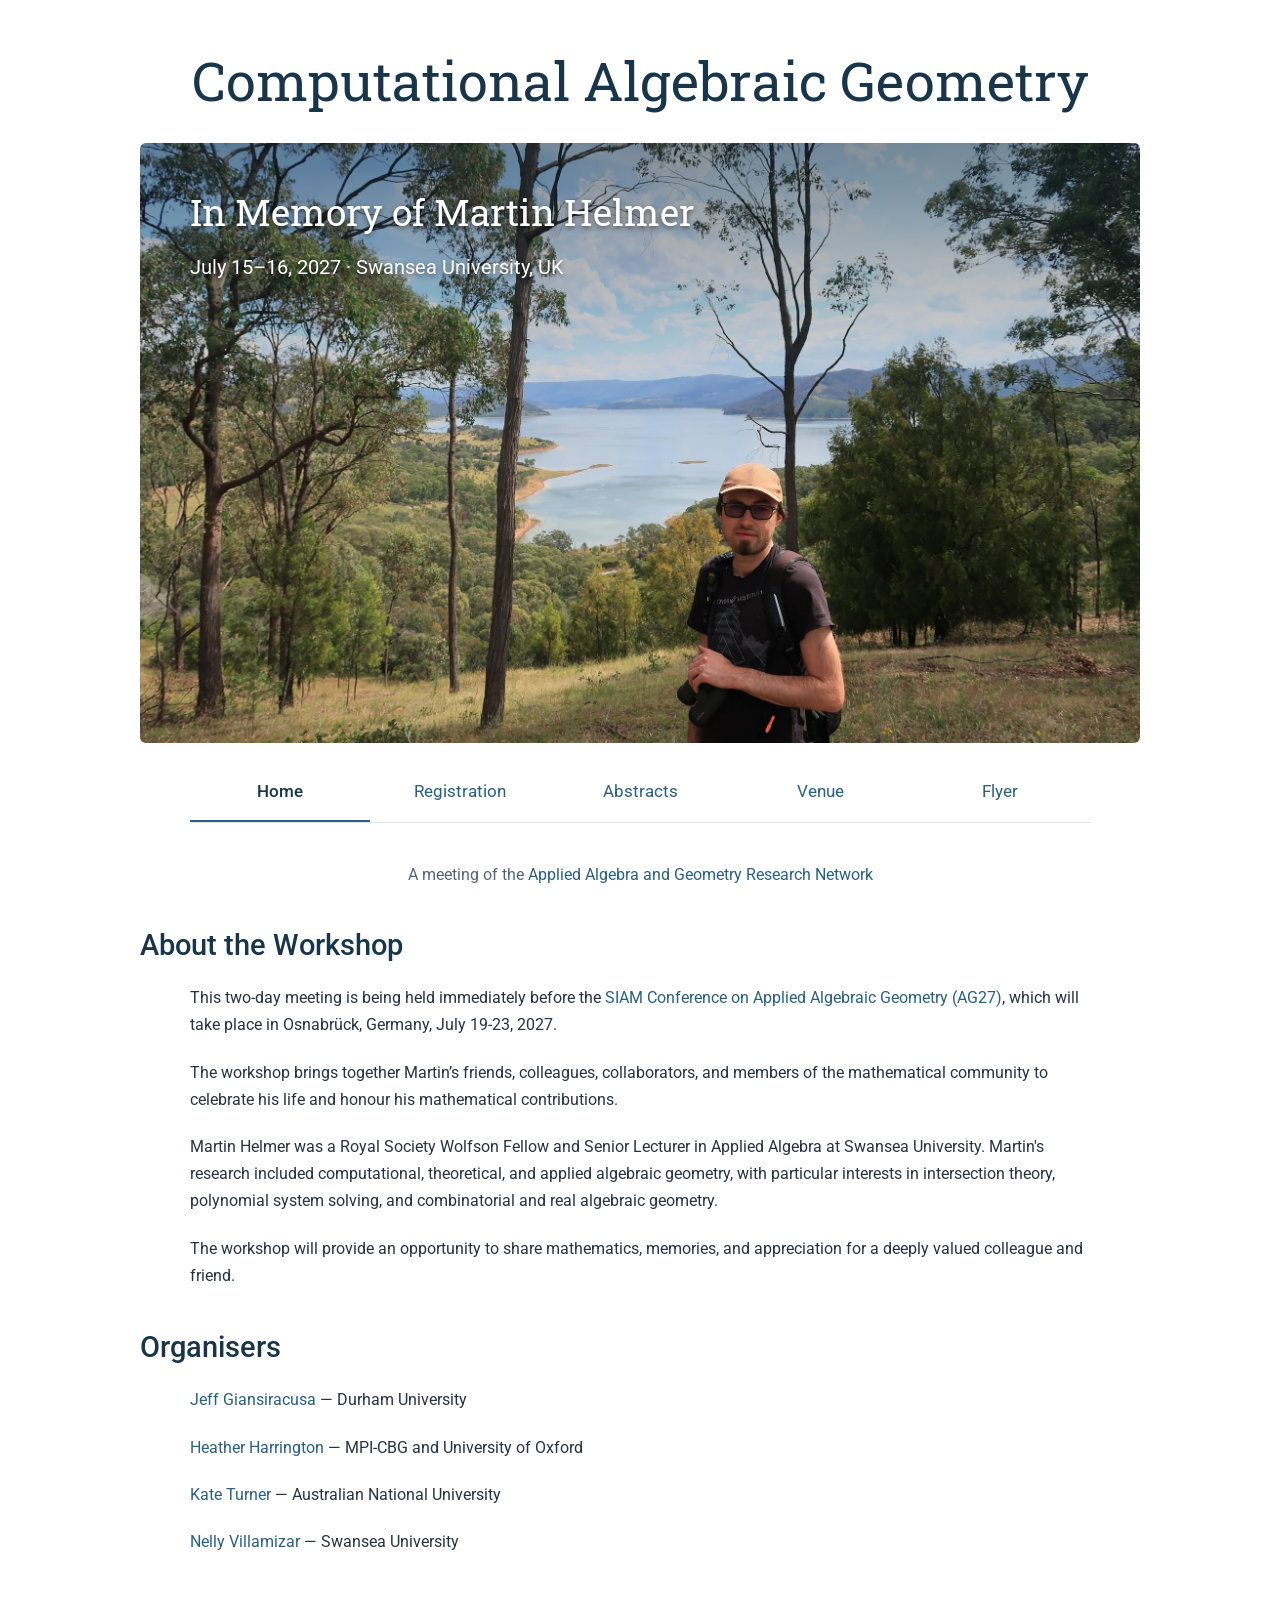
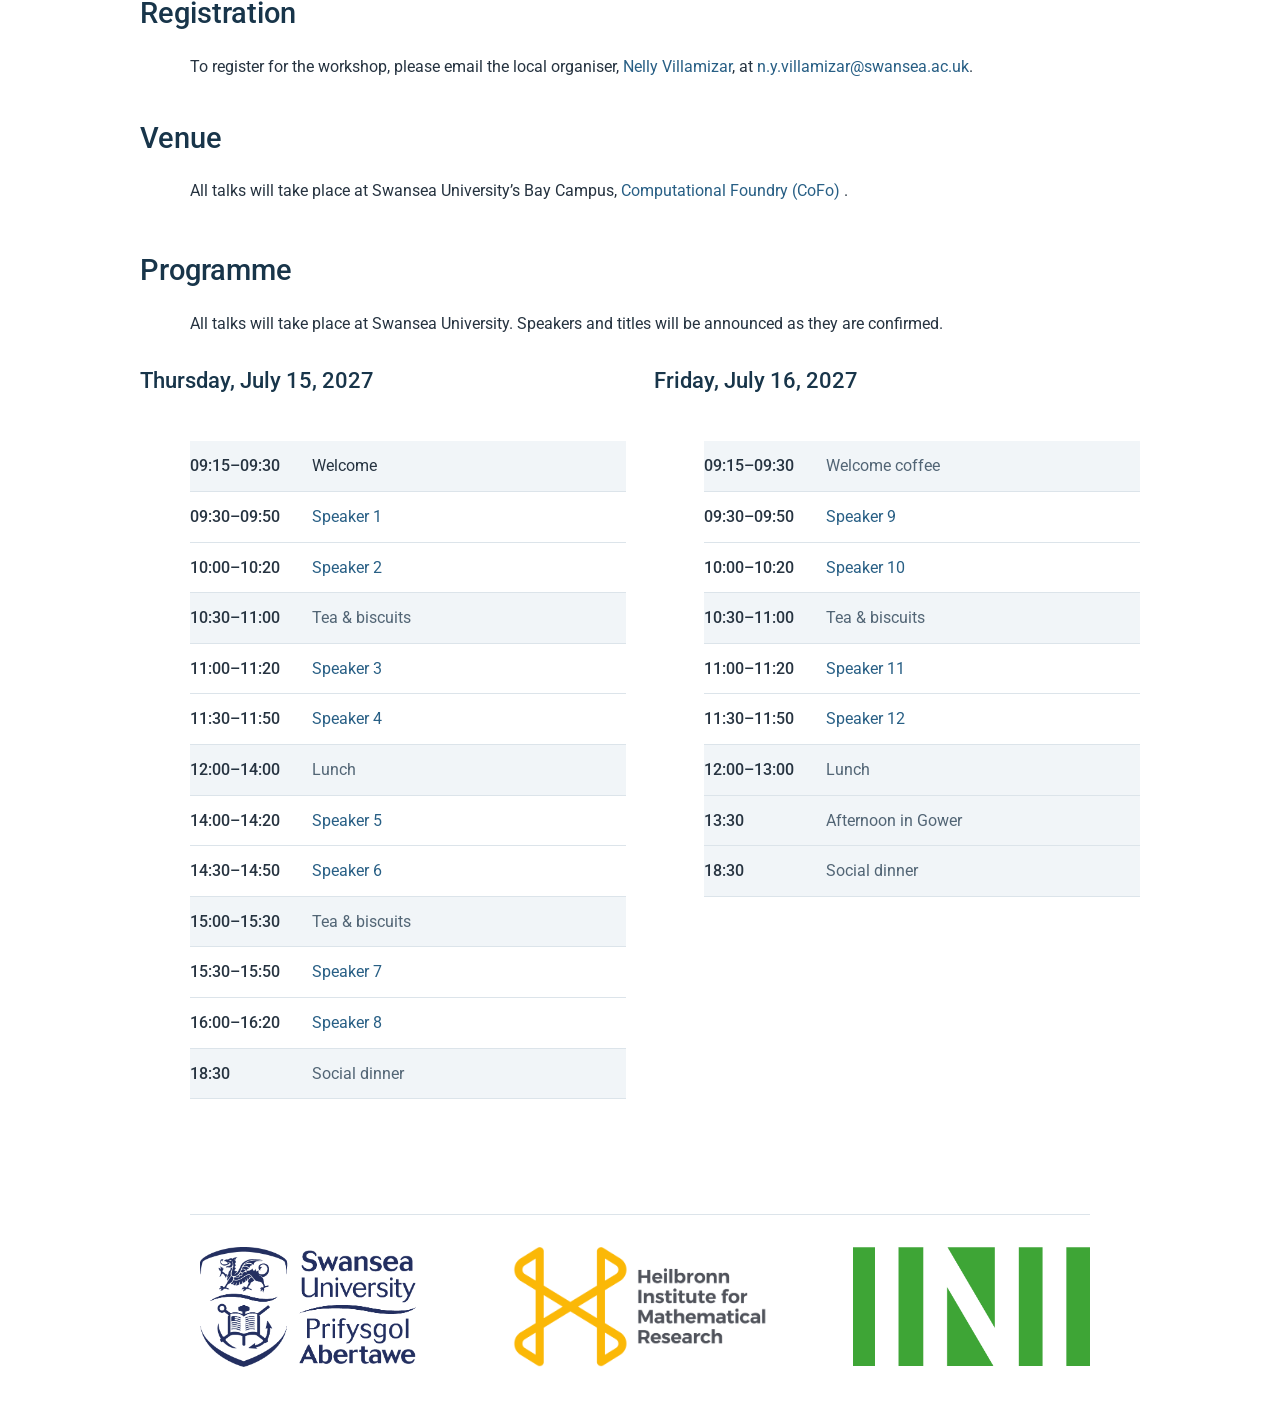
==== index.html @ fae67ac2 "update logos" ====
<!DOCTYPE html>
<html lang='en'>

<head>
    <base href=".">
    <link rel="shortcut icon" type="image/png" href="assets/favicon.png"/>
    <link rel="stylesheet" type="text/css" media="all" href="assets/main.css"/>
    <meta name="description" content="Workshop Template">
    <meta name="resource-type" content="document">
    <meta name="distribution" content="global">
    <meta name="KeyWords" content="Workshop">
    <meta name="viewport" content="width=device-width, initial-scale=1">
    <title>Workshop Template</title>
</head>

<body>
        
<div class="banner">
	<div class="top-left">
		<span class="title1">Computational</span>
		<span class="title2">Algebraic Geometry</span>
	</div>
	
	<div class="photo-banner">
		<img
			src="assets/MH.jpg"
			alt="Martin Helmer overlooking a lake and landscape"
			>
			
			<div class="memorial-text">
				In Memory of Martin Helmer<br>
					<span class="workshop-date">
						July 15–16, 2027 · Swansea University, UK
					</span>
				</div>
			</div>
		</div>    
    <table class="navigation">
        <tr>
            <td class="navigation">
                <a class="current" title="Workshop Home Page" href=".">Home</a>
            </td>
            <td class="navigation">
              <a title="Register for the Workshop" href="#registration">
              	Registration
              </a>
            </td>
            <td class="navigation">
                <a title="Workshop Program" href="abstracts">Abstracts</a> 
            </td>
            <td class="navigation">
                <a title="Workshop venue" href="#venue">Venue</a>
            </td>
            <td class="navigation">
                <a title="Workshop Flyer" href="flyer">Flyer</a>
            </td>
        </tr>
    </table>

   <p class="network-note">
   	A meeting of the
   	<a href="https://sites.google.com/view/appliedalgebraandgeometry">
   		Applied Algebra and Geometry Research Network
   	</a>
   </p> 

	
	<section class="workshop-description">
		<h2>About the Workshop</h2>
		
		<p>
			This two-day meeting is being held immediately before the
			<a href="https://www.siam.org/conferences-events/siam-conferences/ag27"
				target="_blank"
				rel="noopener noreferrer">
				SIAM Conference on Applied Algebraic Geometry (AG27)</a>, 
			which will take place in Osnabrück, Germany, July 19-23, 2027.
		</p>
		
		<p>
			The workshop brings together Martin’s friends, colleagues,
			collaborators, and members of the mathematical community to
			celebrate his life and honour his mathematical contributions.
		</p>
		
		<p>
			Martin Helmer was a Royal Society Wolfson Fellow and Senior Lecturer
			in Applied Algebra at Swansea University. Martin's research included
			computational, theoretical, and applied algebraic geometry, with
			particular interests in intersection theory, polynomial system
			solving, and combinatorial and real algebraic geometry. 
		</p>
		
		<p>
		The workshop will provide an opportunity to share
			mathematics, memories, and appreciation for a deeply valued
			colleague and friend.
		</p>
	</section>

<h2 id="organisers">Organisers</h2>

<p>
	<a href="https://www.durham.ac.uk/staff/jeffrey-giansiracusa/"
		target="_blank"
		rel="noopener noreferrer">
		Jeff Giansiracusa
	</a> — Durham University<br>

	</p>
	
	<p>
		<a href="https://www.mpi-cbg.de/research/researchgroups/currentgroups/heather-harrington"
			target="_blank"
			rel="noopener noreferrer">
			Heather Harrington
		</a> — MPI-CBG and University of Oxford<br>

		</p>
		
		<p>
			<a href="https://maths.anu.edu.au/people/katharine-turner"
				target="_blank"
				rel="noopener noreferrer">
				Kate Turner
			</a> — Australian National University<br>

			</p>
			
			<p>
				<a href="https://sites.google.com/site/nvillami"
					target="_blank"
					rel="noopener noreferrer">
					Nelly Villamizar
				</a> — Swansea University<br>
			
				</p>

<h2 id="registration">Registration</h2>

<p>
	To register for the workshop, please email the local organiser,
	<a href="https://sites.google.com/site/nvillami"
		target="_blank"
		rel="noopener noreferrer">
		Nelly Villamizar</a>,
	at
	<a href="mailto:n.y.villamizar@swansea.ac.uk">
		n.y.villamizar@swansea.ac.uk</a>.
</p>

<h2 id="venue">Venue</h2>

<p>
	All talks will take place at Swansea University’s Bay Campus,
	<a href="https://www.google.com/maps/search/?api=1&query=Computational+Foundry+Swansea+University+Bay+Campus"
		target="_blank"
		rel="noopener noreferrer">
		Computational Foundry (CoFo)
	</a>.
</p>
    
    <section class="programme">
    	<h2>Programme</h2>
    	
    	<p class="programme-note">
    		All talks will take place at Swansea University.
    		Speakers and titles will be announced as they are confirmed.
    	</p>
    	
    	<div class="programme-days">
    		<!-- Thursday -->
    		<section class="programme-day">
    			<header class="day-heading">
    				<h3>Thursday, July 15, 2027</h3>
    			</header> </br>
    			
    			<div class="session">
    				
    				<div class="programme-break">
    					<time datetime="2027-07-15T09:15">09:15–09:30</time>
    					<spam>
    						Welcome
    					</span>
    				</div>
    					<div class="talk">
    					<time datetime="2027-07-15T09:30">09:30–09:50</time>
    					<a href="program/#thursday-talk-1">
    						Speaker 1 
    					</a>
    				</div>
    				<div class="talk">
    					<time datetime="2027-07-15T09:30">10:00–10:20</time>
    					<a href="program/#thursday-talk-2">
    						Speaker 2
    					</a>
    				</div>
    				
    				<div class="programme-break">
    				<time datetime="2027-07-15T10:30">10:30–11:00</time>
    				<span>Tea &amp; biscuits</span>
    			</div>
    				
    				<div class="talk">
    					<time datetime="2027-07-15T11:00">11:00–11:20</time>
    					<a href="program/#thursday-talk-3">
    						Speaker 3
    					</a>
    				</div>
    				
    				<div class="talk">
    					<time datetime="2027-07-15T11:30">11:30–11:50</time>
    					<a href="program/#thursday-talk-4">
    						Speaker 4 
    					</a>
    				</div>
    			</div>
    			
    			<div class="programme-break">
    				<time datetime="2027-07-15T12:00">12:00–14:00</time>
    				<span>Lunch</span>
    			</div>
    			
    			<div class="session">
    			
    				<div class="talk">
    					<time datetime="2027-07-15T14:00">14:00–14:20</time>
    					<a href="program/#thursday-talk-5">
    						Speaker 5
    					</a>
    				</div>
    				
    				<div class="talk">
    					<time datetime="2027-07-15T14:30">14:30–14:50</time>
    					<a href="program/#thursday-talk-6">
    						Speaker 6
    					</a>
    				</div>
    				
    					<div class="programme-break">
    					<time datetime="2027-07-15T12:00">15:00–15:30</time>
    					<span>Tea &amp; biscuits</span>
    				</div>
    				
    				<div class="talk">
    					<time datetime="2027-07-15T15:00">15:30–15:50</time>
    					<a href="program/#thursday-talk-7">
    						Speaker 7
    					</a>
    				</div>
    				
    				<div class="talk">
    					<time datetime="2027-07-15T15:30">16:00–16:20</time>
    					<a href="program/#thursday-talk-8">
    						Speaker 8
    					</a>
    				</div>
    				
    			<div class="programme-break">
    			<time datetime="2027-07-15T18:30">18:30</time>
    			<span>Social dinner</span>
    		</div>
    				
    			
    			</div>
    		</section>
    		
    		<!-- Friday -->
    		<section class="programme-day">
    			<header class="day-heading">
    				<h3>Friday, July 16, 2027</h3>
    			</header></br>
    			
    			<div class="session">
    			
    			<div class="programme-break">
    			<time datetime="2027-07-15T09:50">09:15–09:30</time>
    			<span>Welcome coffee</span>
    		</div>
    		
    				<div class="talk">
    					<time datetime="2027-07-16T09:00">09:30–09:50</time>
    					<a href="program/#friday-talk-1">
    						Speaker 9
    					</a>
    				</div>
    				
    				<div class="talk">
    					<time datetime="2027-07-16T09:30">10:00–10:20</time>
    					<a href="program/#friday-talk-2">
    						Speaker 10
    					</a>
    				</div>
    				
    				<div class="programme-break">
    					<time datetime="2027-07-15T12:00">10:30–11:00</time>
    					<span>Tea &amp; biscuits</span>
    				</div>
    				
    				<div class="talk">
    					<time datetime="2027-07-16T10:00">11:00–11:20</time>
    					<a href="program/#friday-talk-3">
    						Speaker 11
    					</a>
    				</div>
    				
    				<div class="talk">
    					<time datetime="2027-07-16T10:30">11:30–11:50</time>
    					<a href="program/#friday-talk-4">
    						Speaker 12
    					</a>
    				</div>
    				
    			
    				
    				
    			
    			<div class="programme-break">
    				<time datetime="2027-07-16T12:00">12:00–13:00</time>
    				<span>Lunch</span>
    			</div>
    			
    			<div class="session">
    				
    				
    				<div class="programme-break">
    					<time datetime="2027-07-16T14:00">13:30</time>
    					<span>Afternoon in Gower </span>
    				</div>
    				
    				
    			<div class="programme-break">
    			<time datetime="2027-07-16T12:00">18:30</time>
    			<span>Social dinner </span>
    		</div>
    			</div>
    		</section>
    	</div>
    </section>
    </br></br>
  
  <div class="sponsor-logos">
  	<a href="https://www.swansea.ac.uk/maths">
  		<img src="assets/swansea.png" alt="Swansea University">
  		</a>
  		
  	<!-- <a href="https://www.lms.ac.uk">
  			<img src="assets/lms.png" alt="London Mathematical Society">
  			</a>	-->	
  			<a href="https://heilbronn.ac.uk/">
  				<img src="assets/HIMR.png" alt="Heilbronn Institute for Mathematical Research">
  				</a>
  				
  			<a href="https://www.newton.ac.uk">
  				<img src="assets/ini.png" alt="Isaac Newton Institute">
  				</a>
  			</div>


</body>
</html>
---- assets/main.css ----
/* main.css */

@import url('https://fonts.googleapis.com/css2?family=Roboto:wght@400;500;700&family=Roboto+Slab:wght@400;500&display=swap');

/* Colours */
:root {
--background: #ffffff;
--text: #263340;
--heading: #18354a;
--link: #285f85;
--link-hover: #173d59;
--soft-background: #f1f5f8;
--border: #dce4ea;
--muted: #526575;
}

/* Basic reset */
* {
box-sizing: border-box;
margin: 0;
padding: 0;
}

body {
width: min(1000px, calc(100% - 32px));
margin: 48px auto;
background: var(--background);
color: var(--text);
font-family: 'Roboto', sans-serif;
font-size: 1rem;
line-height: 1.7;
}

img {
max-width: 100%;
}

/* Links */
a {
color: var(--link);
text-decoration: none;
text-underline-offset: 4px;
}

a:hover,
a:active {
color: var(--link-hover);
}

a:focus-visible {
outline: 2px solid var(--link);
outline-offset: 4px;
}

a.current {
color: var(--heading);
}

/* Headings */
h1,
h2,
h3,
h4 {
clear: left;
color: var(--heading);
font-family: 'Roboto', sans-serif;
font-weight: 500;
line-height: 1.3;
text-shadow: none;
}

h1 {
margin: 1.5em 0 0.7em;
font-size: 2.5rem;
}

h2 {
margin: 2.5rem 0 1rem;
font-size: 1.8rem;
}

h3 {
margin: 1.5rem 0 0.8rem;
font-size: 1.4rem;
}

h4 {
margin: 1rem 0 0.6rem;
font-size: 1.1rem;
}

[id] {
scroll-margin-top: 24px;
}

/* Paragraphs and lists */
p {
width: min(900px, 100%);
margin: 20px auto;
text-align: left;
}

li a,
p a {
text-decoration: none;
}

ul {
width: min(800px, 100%);
margin: 24px auto;
list-style: none;
}

ul li {
margin: 8px 0;
}

i,
em {
font-style: italic;
}

b,
strong {
font-weight: 700;
}

sup,
sub {
font-size: 0.8em;
line-height: 0;
}

sup {
vertical-align: super;
}

sub {
vertical-align: sub;
}

/* General tables */
table {
width: 100%;
margin: 12px auto 24px;
border-collapse: collapse;
}

th,
td {
text-align: left;
vertical-align: top;
}

/* Workshop banner */
.banner {
width: 100%;
}

/* Title above the photograph */
.top-left {
padding: 0 12px 30px;
text-align: center;
font-family: 'Roboto Slab', serif;
font-size: clamp(2rem, 4.8vw, 3.4rem);
font-weight: 400;
line-height: 1.2;
}

.title1,
.title2 {
color: var(--heading);
text-shadow: none;
}

/* Photograph */
.photo-banner {
position: relative;
width: 100%;
overflow: hidden;
border-radius: 6px;
}

.photo-banner > img {
display: block;
width: 100%;
height: clamp(350px, 55vw, 600px);
object-fit: cover;
object-position: 65% center;
}

/* Subtle shading behind the memorial text */
.photo-banner::after {
content: "";
position: absolute;
inset: 0;
background: linear-gradient(
to bottom,
rgba(10, 28, 40, 0.48),
transparent 60%
);
pointer-events: none;
}

.memorial-text {
position: absolute;
z-index: 1;
top: clamp(20px, 4vw, 45px);
left: clamp(20px, 4vw, 50px);
width: 60%;
color: #ffffff;
font-family: 'Roboto Slab', serif;
font-size: clamp(1.4rem, 3vw, 2.3rem);
font-weight: 400;
line-height: 1.3;
text-shadow: 0 2px 5px rgba(0, 0, 0, 0.5);
}

.workshop-date {
display: inline-block;
margin-top: 0.6em;
font-family: 'Roboto', sans-serif;
font-size: clamp(1rem, 1.8vw, 1.25rem);
line-height: 1.5;
}

/* Navigation */
table.navigation {
width: min(900px, 100%);
margin: 20px auto 40px;
border-bottom: 1px solid var(--border);
}

td.navigation {
width: 20%;
padding: 0;
text-align: center;
vertical-align: middle;
white-space: nowrap;
font-size: 1.05rem;
}

td.navigation a {
display: block;
padding: 14px 10px;
border-bottom: 2px solid transparent;
}

td.navigation a:hover {
background: var(--soft-background);
}

td.navigation a.current {
border-bottom-color: var(--link);
font-weight: 500;
}

/* Programme: headings retain their original alignment */
.programme {
width: 100%;
margin-top: 48px;
}

.programme > h2,
.programme-note {
text-align: left;
}

.programme-days {
display: flex;
flex-direction: row;
align-items: flex-start;
gap: 28px;
width: 100%;
margin-top: 28px;
}

.programme-day {
flex: 1 1 0;
min-width: 0;
border: none;
background: transparent;
box-shadow: none;
}

.day-heading {
padding: 0 0 18px;
text-align: left;
}

.day-heading h3 {
margin: 0;
font-size: 1.4rem;
line-height: 1.4;
}

.day-heading p {
width: auto;
margin: 6px 0 0;
color: var(--muted);
}

.session {
width: 100%;
}

.session h4 {
margin: 16px 0 8px 50px;
color: var(--muted);
font-size: 1rem;
}

/* Indent only the entries, not the headings */
.programme-day .talk,
.programme-day .programme-break {
display: grid;
grid-template-columns: 110px minmax(0, 1fr);
gap: 12px;
align-items: baseline;
width: auto;
margin-left: 50px;
padding: 12px 0;
border-bottom: 1px solid var(--border);
font-size: 1rem;
line-height: 1.6;
}

.talk time,
.programme-break time {
white-space: nowrap;
font-variant-numeric: tabular-nums;
font-weight: 500;
}

.talk a,
.programme-break span {
min-width: 0;
overflow-wrap: anywhere;
}

.talk a:hover {
text-decoration: underline;
}

/* Quiet shading for breaks */
.programme-day .programme-break {
background: var(--soft-background);
}

.programme-break span {
color: var(--muted);
}

/* Abstracts page */
td.room {
padding: 8px 12px 8px 4px;
color: var(--heading);
font-size: 1.3rem;
}

td.date {
width: 110px;
padding: 8px 20px 0 0;
color: var(--muted);
text-align: right;
white-space: nowrap;
font-variant-numeric: tabular-nums;
}

td.title,
td.title-special {
padding: 8px 12px 4px 4px;
color: var(--heading);
font-family: 'Roboto', sans-serif;
font-size: 1.3rem;
font-weight: 500;
line-height: 1.4;
text-shadow: none;
}

td.speaker {
padding: 4px 12px 8px 4px;
color: var(--muted);
font-style: italic;
}

td.abstract {
padding: 4px 12px 24px 4px;
line-height: 1.7;
overflow-wrap: anywhere;
}

td.abstract img {
display: block;
max-width: 100%;
height: auto;
margin: 12px auto;
}

table.plenary {
background: var(--soft-background);
}

/* Registration and directions */
iframe.registration,
iframe.directions {
display: block;
margin: 24px auto 32px;
border: none;
}

iframe.registration {
width: min(700px, 100%);
height: 1400px;
}

iframe.directions {
width: min(800px, 100%);
height: 400px;
}

img.center {
display: block;
width: 67%;
height: auto;
margin: 24px auto 32px;
}

/* Flyer */
table.flyers {
width: min(800px, 100%);
}

td.flyer {
width: 50%;
padding: 12px;
text-align: center;
vertical-align: middle;
}

td.flyer img {
max-width: 100%;
height: auto;
}

.workshop-flyer {
width: min(700px, 100%);
margin: 32px auto;
}

.workshop-flyer img {
display: block;
width: 100%;
height: auto;
}

.workshop-flyer figcaption {
margin-top: 16px;
text-align: center;
}

/* Sponsor logos */
.sponsor-logos {
width: min(900px, 100%);
margin: 60px auto 30px;
padding-top: 32px;
border-top: 1px solid var(--border);
display: grid;
grid-template-columns:
minmax(0, 1fr)
minmax(0, 1.5fr)
minmax(0, 1fr);
gap: 36px;
align-items: center;
}

.sponsor-logos a {
display: flex;
align-items: center;
justify-content: center;
height: 120px;
}

.sponsor-logos img {
display: block;
width: 100%;
height: 100%;
object-fit: contain;
}

/* Support for pages still using the sponsor table */
table.sponsors {
width: min(900px, 100%);
margin: 60px auto 30px;
}

td.sponsor {
width: 33.333%;
padding: 16px;
text-align: center;
vertical-align: middle;
}

td.sponsor img {
max-width: 100%;
height: auto;
}

/* Footer */
footer {
margin-top: 64px;
padding: 24px 0;
border-top: 1px solid var(--border);
color: var(--muted);
text-align: center;
font-size: 0.875rem;
}

/* Phones and narrow screens */
@media only screen and (max-width: 700px) {
body {
width: calc(100% - 24px);
margin: 24px auto;
}

.top-left {
padding: 0 0 24px;
font-size: clamp(1.8rem, 7vw, 2.8rem);
}

.title1,
.title2 {
display: block;
}

.photo-banner > img {
height: 430px;
object-position: 68% center;
}

.memorial-text {
top: 18px;
left: 18px;
width: calc(100% - 36px);
font-size: clamp(1.3rem, 4.5vw, 1.8rem);
}

.workshop-date {
font-size: 1rem;
}

/* Wrapping navigation with no horizontal scrolling */
table.navigation,
table.navigation tbody {
display: block;
width: 100%;
}

table.navigation tr {
display: flex;
flex-wrap: wrap;
justify-content: center;
}

td.navigation {
display: block;
width: auto;
font-size: 1rem;
}

td.navigation a {
padding: 12px;
}

h2 {
font-size: 1.6rem;
}

.programme-day .talk,
.programme-day .programme-break {
margin-left: 18px;
}

.session h4 {
margin-left: 18px;
}

.day-heading h3 {
font-size: 1.25rem;
}

td.date {
width: 70px;
padding-right: 10px;
font-size: 0.875rem;
}

td.title,
td.title-special {
font-size: 1.15rem;
}
}

/* Stack the two programme days */
@media only screen and (max-width: 650px) {
.programme-days {
flex-direction: column;
gap: 36px;
}

.programme-day {
width: 100%;
}
}

/* Stack sponsor logos */
@media only screen and (max-width: 600px) {
.sponsor-logos {
grid-template-columns: 1fr;
gap: 28px;
}

.sponsor-logos a {
width: min(260px, 100%);
height: 100px;
margin: 0 auto;
}

.sponsor-logos a:nth-child(2) {
width: min(340px, 100%);
}
}

.network-note {
    width: 100%;
    margin: 20px auto;
    text-align: center;
    font-size: 1rem;
    line-height: 1.5;
    color: #526575;
}

/* Extra-small screens */
@media only screen and (max-width: 380px) {
.programme-day .talk,
.programme-day .programme-break {
grid-template-columns: 1fr;
gap: 3px;
}
}
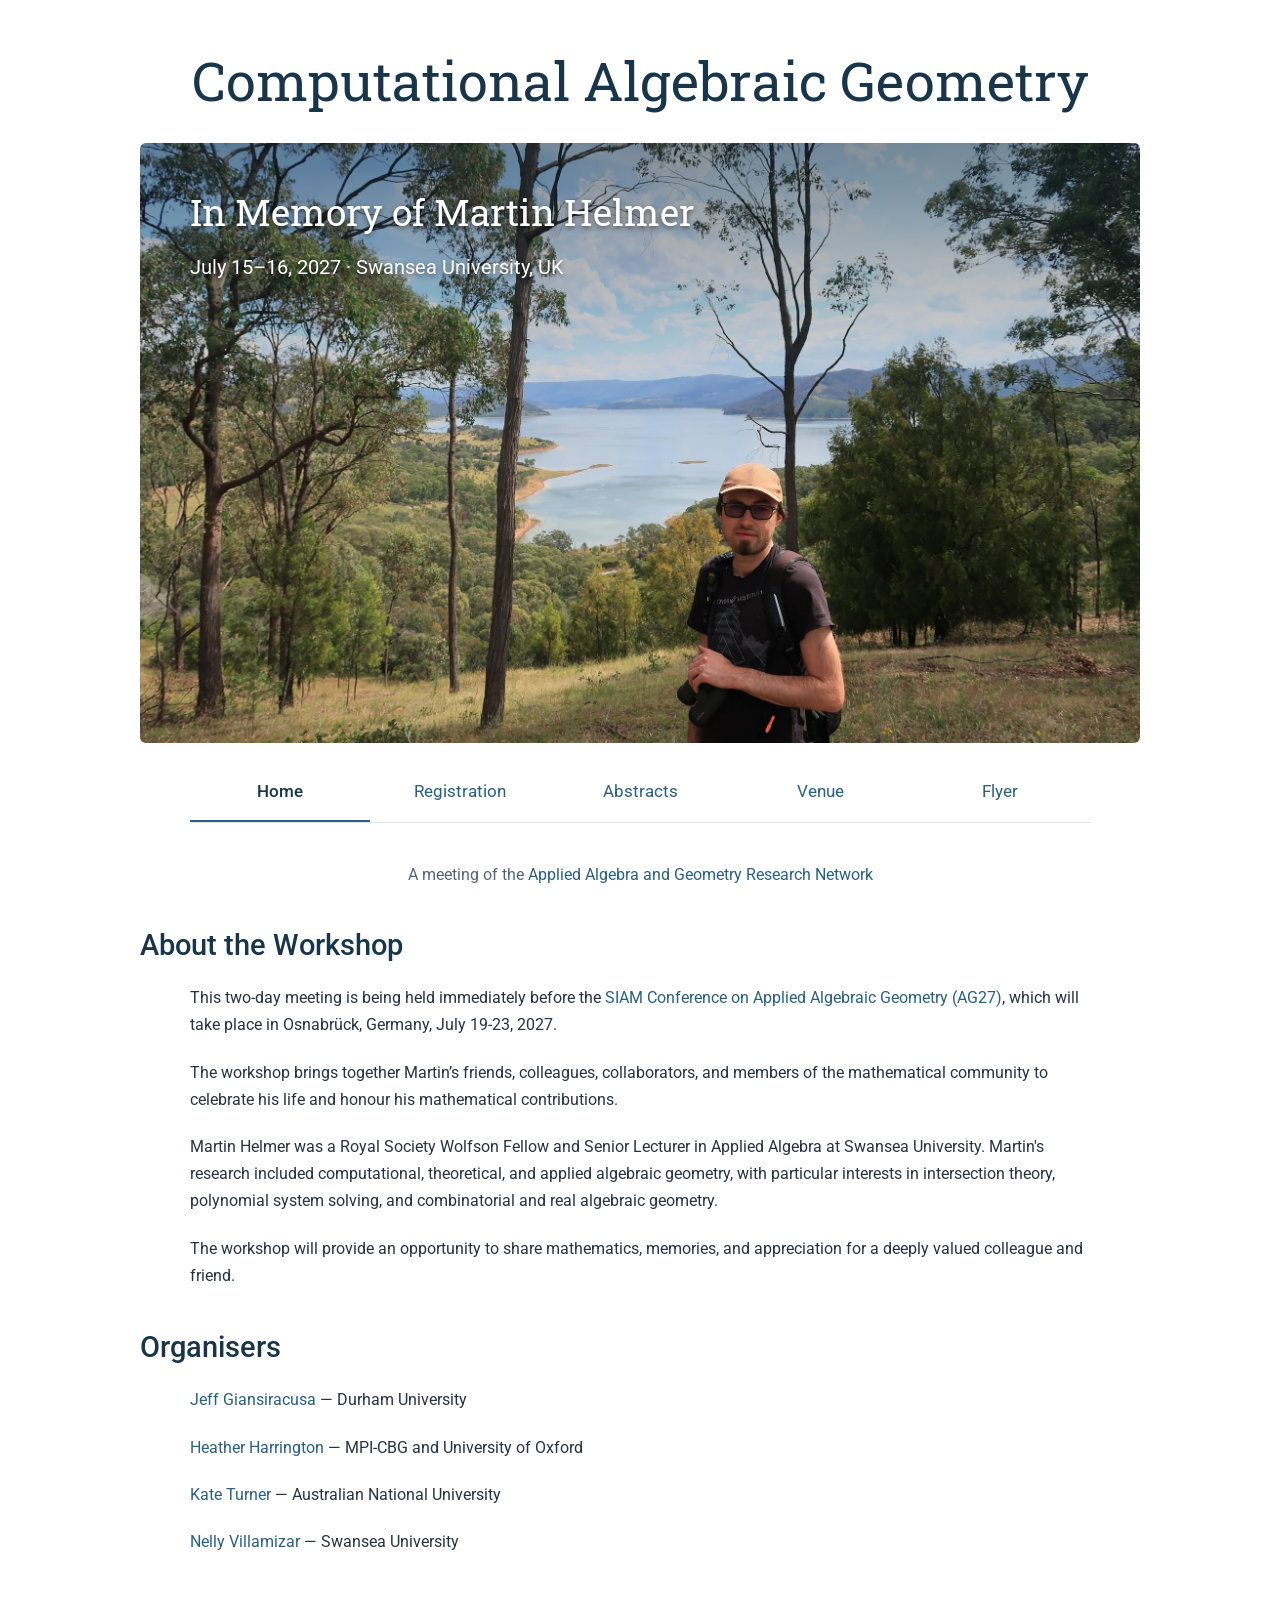
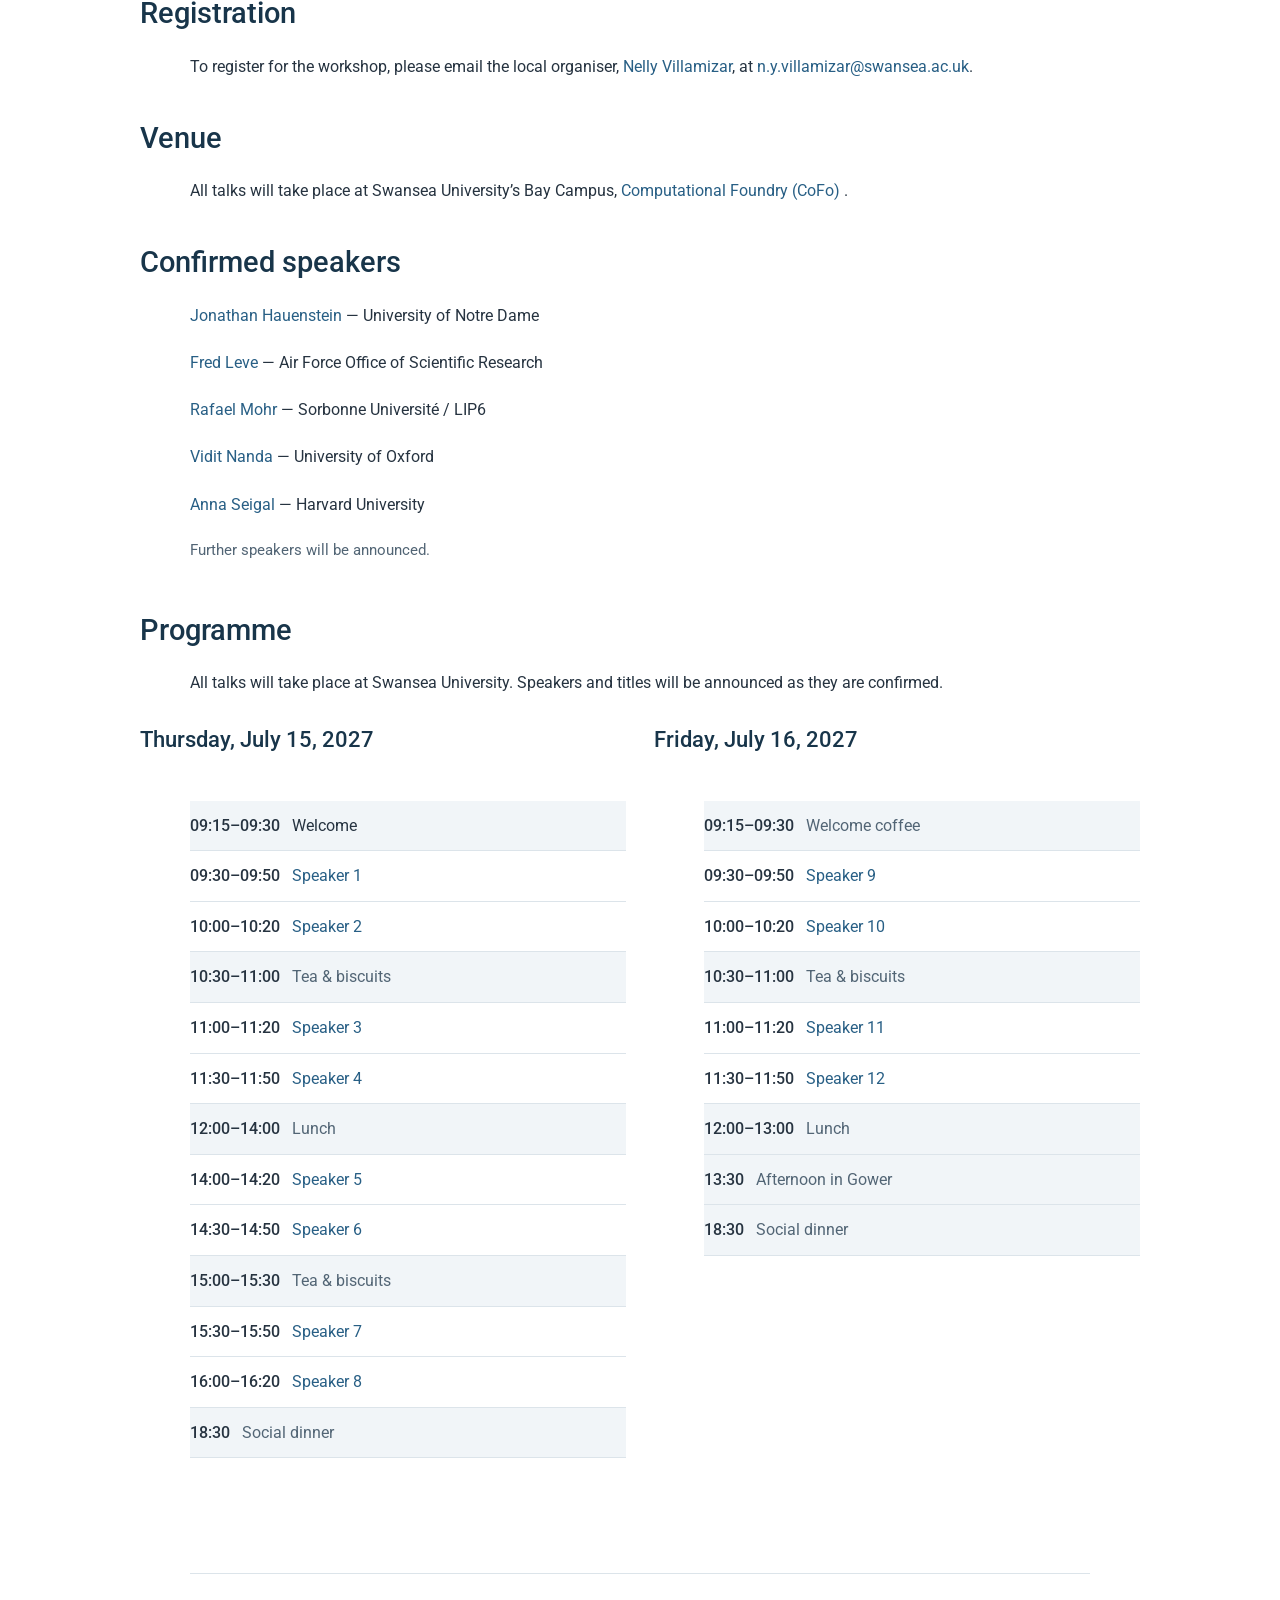
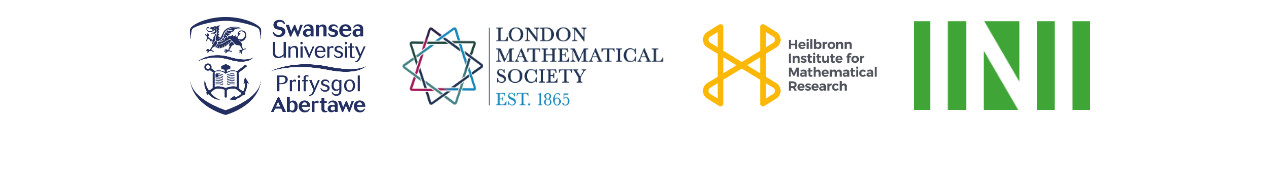
==== commit da00d14a: "speaker so far" ====
--- a/index.html
+++ b/index.html
@@ -159,7 +159,38 @@
 		Computational Foundry (CoFo)
 	</a>.
 </p>
-    
+ <section id="speakers">
+ 	<h2>Confirmed speakers</h2>
+ 	
+ <p>
+ 	<a href="https://academicweb.nd.edu/~jhauenst/">
+ 		Jonathan Hauenstein</a> — University of Notre Dame
+ </p>
+ 
+ <p>
+ 	<a href="https://www.linkedin.com/in/frederick-leve-3108ab8a/">
+ 		Fred Leve</a> — Air Force Office of Scientific Research
+ </p>
+ 	
+ 	<p>
+ 		<a href="https://rafaeldavidmohr.github.io/">
+ 			Rafael Mohr</a> — Sorbonne Université / LIP6
+ 	</p>
+ 	
+ 	<p>
+ 		<a href="https://people.maths.ox.ac.uk/nanda/">
+ 			Vidit Nanda</a> — University of Oxford
+ 	</p>
+ 	
+ 	<p>
+ 		<a href="https://seigal.github.io/">
+ 			Anna Seigal</a> — Harvard University
+ 	</p>
+ 	<p style="font-size: 0.95rem; color: var(--muted);">
+ 		Further speakers will be announced.
+ 	</p>
+ </section>
+
     <section class="programme">
     	<h2>Programme</h2>
     	
@@ -344,9 +375,9 @@
   		<img src="assets/swansea.png" alt="Swansea University">
   		</a>
   		
-  	<!-- <a href="https://www.lms.ac.uk">
+  	 <a href="https://www.lms.ac.uk">
   			<img src="assets/lms.png" alt="London Mathematical Society">
-  			</a>	-->	
+  			</a>	
   			<a href="https://heilbronn.ac.uk/">
   				<img src="assets/HIMR.png" alt="Heilbronn Institute for Mathematical Research">
   				</a>
--- a/assets/main.css
+++ b/assets/main.css
@@ -4,56 +4,56 @@
 
 /* Colours */
 :root {
---background: #ffffff;
---text: #263340;
---heading: #18354a;
---link: #285f85;
---link-hover: #173d59;
---soft-background: #f1f5f8;
---border: #dce4ea;
---muted: #526575;
+    --background: #ffffff;
+    --text: #263340;
+    --heading: #18354a;
+    --link: #285f85;
+    --link-hover: #173d59;
+    --soft-background: #f1f5f8;
+    --border: #dce4ea;
+    --muted: #526575;
 }
 
 /* Basic reset */
 * {
-box-sizing: border-box;
-margin: 0;
-padding: 0;
+    box-sizing: border-box;
+    margin: 0;
+    padding: 0;
 }
 
 body {
-width: min(1000px, calc(100% - 32px));
-margin: 48px auto;
-background: var(--background);
-color: var(--text);
-font-family: 'Roboto', sans-serif;
-font-size: 1rem;
-line-height: 1.7;
+    width: min(1000px, calc(100% - 32px));
+    margin: 48px auto;
+    background: var(--background);
+    color: var(--text);
+    font-family: 'Roboto', sans-serif;
+    font-size: 1rem;
+    line-height: 1.7;
 }
 
 img {
-max-width: 100%;
+    max-width: 100%;
 }
 
 /* Links */
 a {
-color: var(--link);
-text-decoration: none;
-text-underline-offset: 4px;
+    color: var(--link);
+    text-decoration: none;
+    text-underline-offset: 4px;
 }
 
 a:hover,
 a:active {
-color: var(--link-hover);
+    color: var(--link-hover);
 }
 
 a:focus-visible {
-outline: 2px solid var(--link);
-outline-offset: 4px;
+    outline: 2px solid var(--link);
+    outline-offset: 4px;
 }
 
 a.current {
-color: var(--heading);
+    color: var(--heading);
 }
 
 /* Headings */
@@ -61,590 +61,595 @@
 h2,
 h3,
 h4 {
-clear: left;
-color: var(--heading);
-font-family: 'Roboto', sans-serif;
-font-weight: 500;
-line-height: 1.3;
-text-shadow: none;
+    clear: left;
+    color: var(--heading);
+    font-family: 'Roboto', sans-serif;
+    font-weight: 500;
+    line-height: 1.3;
+    text-shadow: none;
 }
 
 h1 {
-margin: 1.5em 0 0.7em;
-font-size: 2.5rem;
+    margin: 1.5em 0 0.7em;
+    font-size: 2.5rem;
 }
 
 h2 {
-margin: 2.5rem 0 1rem;
-font-size: 1.8rem;
+    margin: 2.5rem 0 1rem;
+    font-size: 1.8rem;
 }
 
 h3 {
-margin: 1.5rem 0 0.8rem;
-font-size: 1.4rem;
+    margin: 1.5rem 0 0.8rem;
+    font-size: 1.4rem;
 }
 
 h4 {
-margin: 1rem 0 0.6rem;
-font-size: 1.1rem;
+    margin: 1rem 0 0.6rem;
+    font-size: 1.1rem;
 }
 
 [id] {
-scroll-margin-top: 24px;
+    scroll-margin-top: 24px;
 }
 
 /* Paragraphs and lists */
 p {
-width: min(900px, 100%);
-margin: 20px auto;
-text-align: left;
+    width: min(900px, 100%);
+    margin: 20px auto;
+    text-align: left;
 }
 
 li a,
 p a {
-text-decoration: none;
+    text-decoration: none;
 }
 
 ul {
-width: min(800px, 100%);
-margin: 24px auto;
-list-style: none;
+    width: min(800px, 100%);
+    margin: 24px auto;
+    list-style: none;
 }
 
 ul li {
-margin: 8px 0;
+    margin: 8px 0;
 }
 
 i,
 em {
-font-style: italic;
+    font-style: italic;
 }
 
 b,
 strong {
-font-weight: 700;
+    font-weight: 700;
 }
 
 sup,
 sub {
-font-size: 0.8em;
-line-height: 0;
+    font-size: 0.8em;
+    line-height: 0;
 }
 
 sup {
-vertical-align: super;
+    vertical-align: super;
 }
 
 sub {
-vertical-align: sub;
+    vertical-align: sub;
 }
 
 /* General tables */
 table {
-width: 100%;
-margin: 12px auto 24px;
-border-collapse: collapse;
+    width: 100%;
+    margin: 12px auto 24px;
+    border-collapse: collapse;
 }
 
 th,
 td {
-text-align: left;
-vertical-align: top;
+    text-align: left;
+    vertical-align: top;
 }
 
 /* Workshop banner */
 .banner {
-width: 100%;
+    width: 100%;
 }
 
 /* Title above the photograph */
 .top-left {
-padding: 0 12px 30px;
-text-align: center;
-font-family: 'Roboto Slab', serif;
-font-size: clamp(2rem, 4.8vw, 3.4rem);
-font-weight: 400;
-line-height: 1.2;
+    padding: 0 12px 30px;
+    text-align: center;
+    font-family: 'Roboto Slab', serif;
+    font-size: clamp(2rem, 4.8vw, 3.4rem);
+    font-weight: 400;
+    line-height: 1.2;
 }
 
 .title1,
 .title2 {
-color: var(--heading);
-text-shadow: none;
+    color: var(--heading);
+    text-shadow: none;
 }
 
 /* Photograph */
 .photo-banner {
-position: relative;
-width: 100%;
-overflow: hidden;
-border-radius: 6px;
+    position: relative;
+    width: 100%;
+    overflow: hidden;
+    border-radius: 6px;
 }
 
 .photo-banner > img {
-display: block;
-width: 100%;
-height: clamp(350px, 55vw, 600px);
-object-fit: cover;
-object-position: 65% center;
+    display: block;
+    width: 100%;
+    height: clamp(350px, 55vw, 600px);
+    object-fit: cover;
+    object-position: 65% center;
 }
 
 /* Subtle shading behind the memorial text */
 .photo-banner::after {
-content: "";
-position: absolute;
-inset: 0;
-background: linear-gradient(
-to bottom,
-rgba(10, 28, 40, 0.48),
-transparent 60%
-);
-pointer-events: none;
+    content: "";
+    position: absolute;
+    inset: 0;
+    background: linear-gradient(
+        to bottom,
+        rgba(10, 28, 40, 0.48),
+        transparent 60%
+    );
+    pointer-events: none;
 }
 
 .memorial-text {
-position: absolute;
-z-index: 1;
-top: clamp(20px, 4vw, 45px);
-left: clamp(20px, 4vw, 50px);
-width: 60%;
-color: #ffffff;
-font-family: 'Roboto Slab', serif;
-font-size: clamp(1.4rem, 3vw, 2.3rem);
-font-weight: 400;
-line-height: 1.3;
-text-shadow: 0 2px 5px rgba(0, 0, 0, 0.5);
+    position: absolute;
+    z-index: 1;
+    top: clamp(20px, 4vw, 45px);
+    left: clamp(20px, 4vw, 50px);
+    width: 60%;
+    color: #ffffff;
+    font-family: 'Roboto Slab', serif;
+    font-size: clamp(1.4rem, 3vw, 2.3rem);
+    font-weight: 400;
+    line-height: 1.3;
+    text-shadow: 0 2px 5px rgba(0, 0, 0, 0.5);
 }
 
 .workshop-date {
-display: inline-block;
-margin-top: 0.6em;
-font-family: 'Roboto', sans-serif;
-font-size: clamp(1rem, 1.8vw, 1.25rem);
-line-height: 1.5;
+    display: inline-block;
+    margin-top: 0.6em;
+    font-family: 'Roboto', sans-serif;
+    font-size: clamp(1rem, 1.8vw, 1.25rem);
+    line-height: 1.5;
 }
 
 /* Navigation */
 table.navigation {
-width: min(900px, 100%);
-margin: 20px auto 40px;
-border-bottom: 1px solid var(--border);
+    width: min(900px, 100%);
+    margin: 20px auto 40px;
+    border-bottom: 1px solid var(--border);
 }
 
 td.navigation {
-width: 20%;
-padding: 0;
-text-align: center;
-vertical-align: middle;
-white-space: nowrap;
-font-size: 1.05rem;
+    width: 20%;
+    padding: 0;
+    text-align: center;
+    vertical-align: middle;
+    white-space: nowrap;
+    font-size: 1.05rem;
 }
 
 td.navigation a {
-display: block;
-padding: 14px 10px;
-border-bottom: 2px solid transparent;
+    display: block;
+    padding: 14px 10px;
+    border-bottom: 2px solid transparent;
 }
 
 td.navigation a:hover {
-background: var(--soft-background);
+    background: var(--soft-background);
 }
 
 td.navigation a.current {
-border-bottom-color: var(--link);
-font-weight: 500;
+    border-bottom-color: var(--link);
+    font-weight: 500;
 }
 
 /* Programme: headings retain their original alignment */
 .programme {
-width: 100%;
-margin-top: 48px;
+    width: 100%;
+    margin-top: 48px;
 }
 
 .programme > h2,
 .programme-note {
-text-align: left;
+    text-align: left;
 }
 
 .programme-days {
-display: flex;
-flex-direction: row;
-align-items: flex-start;
-gap: 28px;
-width: 100%;
-margin-top: 28px;
+    display: flex;
+    flex-direction: row;
+    align-items: flex-start;
+    gap: 28px;
+    width: 100%;
+    margin-top: 28px;
 }
 
 .programme-day {
-flex: 1 1 0;
-min-width: 0;
-border: none;
-background: transparent;
-box-shadow: none;
+    flex: 1 1 0;
+    min-width: 0;
+    border: none;
+    background: transparent;
+    box-shadow: none;
 }
 
 .day-heading {
-padding: 0 0 18px;
-text-align: left;
+    padding: 0 0 18px;
+    text-align: left;
 }
 
 .day-heading h3 {
-margin: 0;
-font-size: 1.4rem;
-line-height: 1.4;
+    margin: 0;
+    font-size: 1.4rem;
+    line-height: 1.4;
 }
 
 .day-heading p {
-width: auto;
-margin: 6px 0 0;
-color: var(--muted);
+    width: auto;
+    margin: 6px 0 0;
+    color: var(--muted);
 }
 
 .session {
-width: 100%;
+    width: 100%;
 }
 
 .session h4 {
-margin: 16px 0 8px 50px;
-color: var(--muted);
-font-size: 1rem;
-}
-
-/* Indent only the entries, not the headings */
+    margin: 16px 0 8px 50px;
+    color: var(--muted);
+    font-size: 1rem;
+}
+
+/* Two columns per entry: time and description.
+   Indent only the entries, not the headings. */
 .programme-day .talk,
 .programme-day .programme-break {
-display: grid;
-grid-template-columns: 110px minmax(0, 1fr);
-gap: 12px;
-align-items: baseline;
-width: auto;
-margin-left: 50px;
-padding: 12px 0;
-border-bottom: 1px solid var(--border);
-font-size: 1rem;
-line-height: 1.6;
+    display: grid;
+    grid-template-columns: max-content minmax(0, 1fr);
+    gap: 12px;
+    align-items: baseline;
+    width: auto;
+    margin-left: 50px;
+    padding: 12px 0;
+    border-bottom: 1px solid var(--border);
+    font-size: 1rem;
+    line-height: 1.6;
 }
 
 .talk time,
 .programme-break time {
-white-space: nowrap;
-font-variant-numeric: tabular-nums;
-font-weight: 500;
+    white-space: nowrap;
+    font-variant-numeric: tabular-nums;
+    font-weight: 500;
 }
 
 .talk a,
 .programme-break span {
-min-width: 0;
-overflow-wrap: anywhere;
+    min-width: 0;
+    overflow-wrap: anywhere;
 }
 
 .talk a:hover {
-text-decoration: underline;
+    text-decoration: underline;
 }
 
 /* Quiet shading for breaks */
 .programme-day .programme-break {
-background: var(--soft-background);
+    background: var(--soft-background);
 }
 
 .programme-break span {
-color: var(--muted);
+    color: var(--muted);
 }
 
 /* Abstracts page */
 td.room {
-padding: 8px 12px 8px 4px;
-color: var(--heading);
-font-size: 1.3rem;
+    padding: 8px 12px 8px 4px;
+    color: var(--heading);
+    font-size: 1.3rem;
 }
 
 td.date {
-width: 110px;
-padding: 8px 20px 0 0;
-color: var(--muted);
-text-align: right;
-white-space: nowrap;
-font-variant-numeric: tabular-nums;
+    width: 110px;
+    padding: 8px 20px 0 0;
+    color: var(--muted);
+    text-align: right;
+    white-space: nowrap;
+    font-variant-numeric: tabular-nums;
 }
 
 td.title,
 td.title-special {
-padding: 8px 12px 4px 4px;
-color: var(--heading);
-font-family: 'Roboto', sans-serif;
-font-size: 1.3rem;
-font-weight: 500;
-line-height: 1.4;
-text-shadow: none;
+    padding: 8px 12px 4px 4px;
+    color: var(--heading);
+    font-family: 'Roboto', sans-serif;
+    font-size: 1.3rem;
+    font-weight: 500;
+    line-height: 1.4;
+    text-shadow: none;
 }
 
 td.speaker {
-padding: 4px 12px 8px 4px;
-color: var(--muted);
-font-style: italic;
+    padding: 4px 12px 8px 4px;
+    color: var(--muted);
+    font-style: italic;
 }
 
 td.abstract {
-padding: 4px 12px 24px 4px;
-line-height: 1.7;
-overflow-wrap: anywhere;
+    padding: 4px 12px 24px 4px;
+    line-height: 1.7;
+    overflow-wrap: anywhere;
 }
 
 td.abstract img {
-display: block;
-max-width: 100%;
-height: auto;
-margin: 12px auto;
+    display: block;
+    max-width: 100%;
+    height: auto;
+    margin: 12px auto;
 }
 
 table.plenary {
-background: var(--soft-background);
+    background: var(--soft-background);
 }
 
 /* Registration and directions */
 iframe.registration,
 iframe.directions {
-display: block;
-margin: 24px auto 32px;
-border: none;
+    display: block;
+    margin: 24px auto 32px;
+    border: none;
 }
 
 iframe.registration {
-width: min(700px, 100%);
-height: 1400px;
+    width: min(700px, 100%);
+    height: 1400px;
 }
 
 iframe.directions {
-width: min(800px, 100%);
-height: 400px;
+    width: min(800px, 100%);
+    height: 400px;
 }
 
 img.center {
-display: block;
-width: 67%;
-height: auto;
-margin: 24px auto 32px;
+    display: block;
+    width: 67%;
+    height: auto;
+    margin: 24px auto 32px;
 }
 
 /* Flyer */
 table.flyers {
-width: min(800px, 100%);
+    width: min(800px, 100%);
 }
 
 td.flyer {
-width: 50%;
-padding: 12px;
-text-align: center;
-vertical-align: middle;
+    width: 50%;
+    padding: 12px;
+    text-align: center;
+    vertical-align: middle;
 }
 
 td.flyer img {
-max-width: 100%;
-height: auto;
+    max-width: 100%;
+    height: auto;
 }
 
 .workshop-flyer {
-width: min(700px, 100%);
-margin: 32px auto;
+    width: min(700px, 100%);
+    margin: 32px auto;
 }
 
 .workshop-flyer img {
-display: block;
-width: 100%;
-height: auto;
+    display: block;
+    width: 100%;
+    height: auto;
 }
 
 .workshop-flyer figcaption {
-margin-top: 16px;
-text-align: center;
-}
-
-/* Sponsor logos */
+    margin-top: 16px;
+    text-align: center;
+}
+
+/* Sponsor logos: four columns on larger screens */
 .sponsor-logos {
-width: min(900px, 100%);
-margin: 60px auto 30px;
-padding-top: 32px;
-border-top: 1px solid var(--border);
-display: grid;
-grid-template-columns:
-minmax(0, 1fr)
-minmax(0, 1.5fr)
-minmax(0, 1fr);
-gap: 36px;
-align-items: center;
+    width: min(900px, 100%);
+    margin: 60px auto 30px;
+    padding-top: 32px;
+    border-top: 1px solid var(--border);
+    display: grid;
+    grid-template-columns:
+    minmax(0, 1fr)
+    minmax(0, 1.5fr)
+    minmax(0, 1fr)
+    minmax(0, 1fr);
+    gap: 36px;
+    align-items: center;
 }
 
 .sponsor-logos a {
-display: flex;
-align-items: center;
-justify-content: center;
-height: 120px;
+    display: flex;
+    align-items: center;
+    justify-content: center;
+    min-width: 0;
+    height: 120px;
 }
 
 .sponsor-logos img {
-display: block;
-width: 100%;
-height: 100%;
-object-fit: contain;
+    display: block;
+    width: 100%;
+    height: 100%;
+    object-fit: contain;
 }
 
 /* Support for pages still using the sponsor table */
 table.sponsors {
-width: min(900px, 100%);
-margin: 60px auto 30px;
+    width: min(900px, 100%);
+    margin: 60px auto 30px;
 }
 
 td.sponsor {
-width: 33.333%;
-padding: 16px;
-text-align: center;
-vertical-align: middle;
+    width: 33.333%;
+    padding: 16px;
+    text-align: center;
+    vertical-align: middle;
 }
 
 td.sponsor img {
-max-width: 100%;
-height: auto;
+    max-width: 100%;
+    height: auto;
 }
 
 /* Footer */
 footer {
-margin-top: 64px;
-padding: 24px 0;
-border-top: 1px solid var(--border);
-color: var(--muted);
-text-align: center;
-font-size: 0.875rem;
-}
-
-/* Phones and narrow screens */
-@media only screen and (max-width: 700px) {
-body {
-width: calc(100% - 24px);
-margin: 24px auto;
-}
-
-.top-left {
-padding: 0 0 24px;
-font-size: clamp(1.8rem, 7vw, 2.8rem);
-}
-
-.title1,
-.title2 {
-display: block;
-}
-
-.photo-banner > img {
-height: 430px;
-object-position: 68% center;
-}
-
-.memorial-text {
-top: 18px;
-left: 18px;
-width: calc(100% - 36px);
-font-size: clamp(1.3rem, 4.5vw, 1.8rem);
-}
-
-.workshop-date {
-font-size: 1rem;
-}
-
-/* Wrapping navigation with no horizontal scrolling */
-table.navigation,
-table.navigation tbody {
-display: block;
-width: 100%;
-}
-
-table.navigation tr {
-display: flex;
-flex-wrap: wrap;
-justify-content: center;
-}
-
-td.navigation {
-display: block;
-width: auto;
-font-size: 1rem;
-}
-
-td.navigation a {
-padding: 12px;
-}
-
-h2 {
-font-size: 1.6rem;
-}
-
-.programme-day .talk,
-.programme-day .programme-break {
-margin-left: 18px;
-}
-
-.session h4 {
-margin-left: 18px;
-}
-
-.day-heading h3 {
-font-size: 1.25rem;
-}
-
-td.date {
-width: 70px;
-padding-right: 10px;
-font-size: 0.875rem;
-}
-
-td.title,
-td.title-special {
-font-size: 1.15rem;
-}
-}
-
-/* Stack the two programme days */
-@media only screen and (max-width: 650px) {
-.programme-days {
-flex-direction: column;
-gap: 36px;
-}
-
-.programme-day {
-width: 100%;
-}
-}
-
-/* Stack sponsor logos */
-@media only screen and (max-width: 600px) {
-.sponsor-logos {
-grid-template-columns: 1fr;
-gap: 28px;
-}
-
-.sponsor-logos a {
-width: min(260px, 100%);
-height: 100px;
-margin: 0 auto;
-}
-
-.sponsor-logos a:nth-child(2) {
-width: min(340px, 100%);
-}
-}
-
+    margin-top: 64px;
+    padding: 24px 0;
+    border-top: 1px solid var(--border);
+    color: var(--muted);
+    text-align: center;
+    font-size: 0.875rem;
+}
+
+/* Network acknowledgement */
 .network-note {
     width: 100%;
     margin: 20px auto;
     text-align: center;
     font-size: 1rem;
     line-height: 1.5;
-    color: #526575;
+    color: var(--muted);
+}
+
+/* Phones and narrow screens */
+@media only screen and (max-width: 700px) {
+    body {
+        width: calc(100% - 24px);
+        margin: 24px auto;
+    }
+
+    .top-left {
+        padding: 0 0 24px;
+        font-size: clamp(1.8rem, 7vw, 2.8rem);
+    }
+
+    .title1,
+    .title2 {
+        display: block;
+    }
+
+    .photo-banner > img {
+        height: 430px;
+        object-position: 68% center;
+    }
+
+    .memorial-text {
+        top: 18px;
+        left: 18px;
+        width: calc(100% - 36px);
+        font-size: clamp(1.3rem, 4.5vw, 1.8rem);
+    }
+
+    .workshop-date {
+        font-size: 1rem;
+    }
+
+    /* Wrapping navigation with no horizontal scrolling */
+    table.navigation,
+    table.navigation tbody {
+        display: block;
+        width: 100%;
+    }
+
+    table.navigation tr {
+        display: flex;
+        flex-wrap: wrap;
+        justify-content: center;
+    }
+
+    td.navigation {
+        display: block;
+        width: auto;
+        font-size: 1rem;
+    }
+
+    td.navigation a {
+        padding: 12px;
+    }
+
+    h2 {
+        font-size: 1.6rem;
+    }
+
+    .programme-day .talk,
+    .programme-day .programme-break {
+        margin-left: 18px;
+    }
+
+    .session h4 {
+        margin-left: 18px;
+    }
+
+    .day-heading h3 {
+        font-size: 1.25rem;
+    }
+
+    td.date {
+        width: 70px;
+        padding-right: 10px;
+        font-size: 0.875rem;
+    }
+
+    td.title,
+    td.title-special {
+        font-size: 1.15rem;
+    }
+}
+
+/* Stack the two programme days */
+@media only screen and (max-width: 650px) {
+    .programme-days {
+        flex-direction: column;
+        gap: 36px;
+    }
+
+    .programme-day {
+        width: 100%;
+    }
+}
+
+/* Stack sponsor logos */
+@media only screen and (max-width: 600px) {
+    .sponsor-logos {
+        grid-template-columns: 1fr;
+        gap: 28px;
+    }
+
+    .sponsor-logos a {
+        width: min(260px, 100%);
+        height: 100px;
+        margin: 0 auto;
+    }
+
+    /* Extra width for the wide LMS logo */
+    .sponsor-logos a:nth-child(2) {
+        width: min(340px, 100%);
+    }
 }
 
 /* Extra-small screens */
 @media only screen and (max-width: 380px) {
-.programme-day .talk,
-.programme-day .programme-break {
-grid-template-columns: 1fr;
-gap: 3px;
-}
-}
+    .programme-day .talk,
+    .programme-day .programme-break {
+        grid-template-columns: 1fr;
+        gap: 3px;
+    }
+}
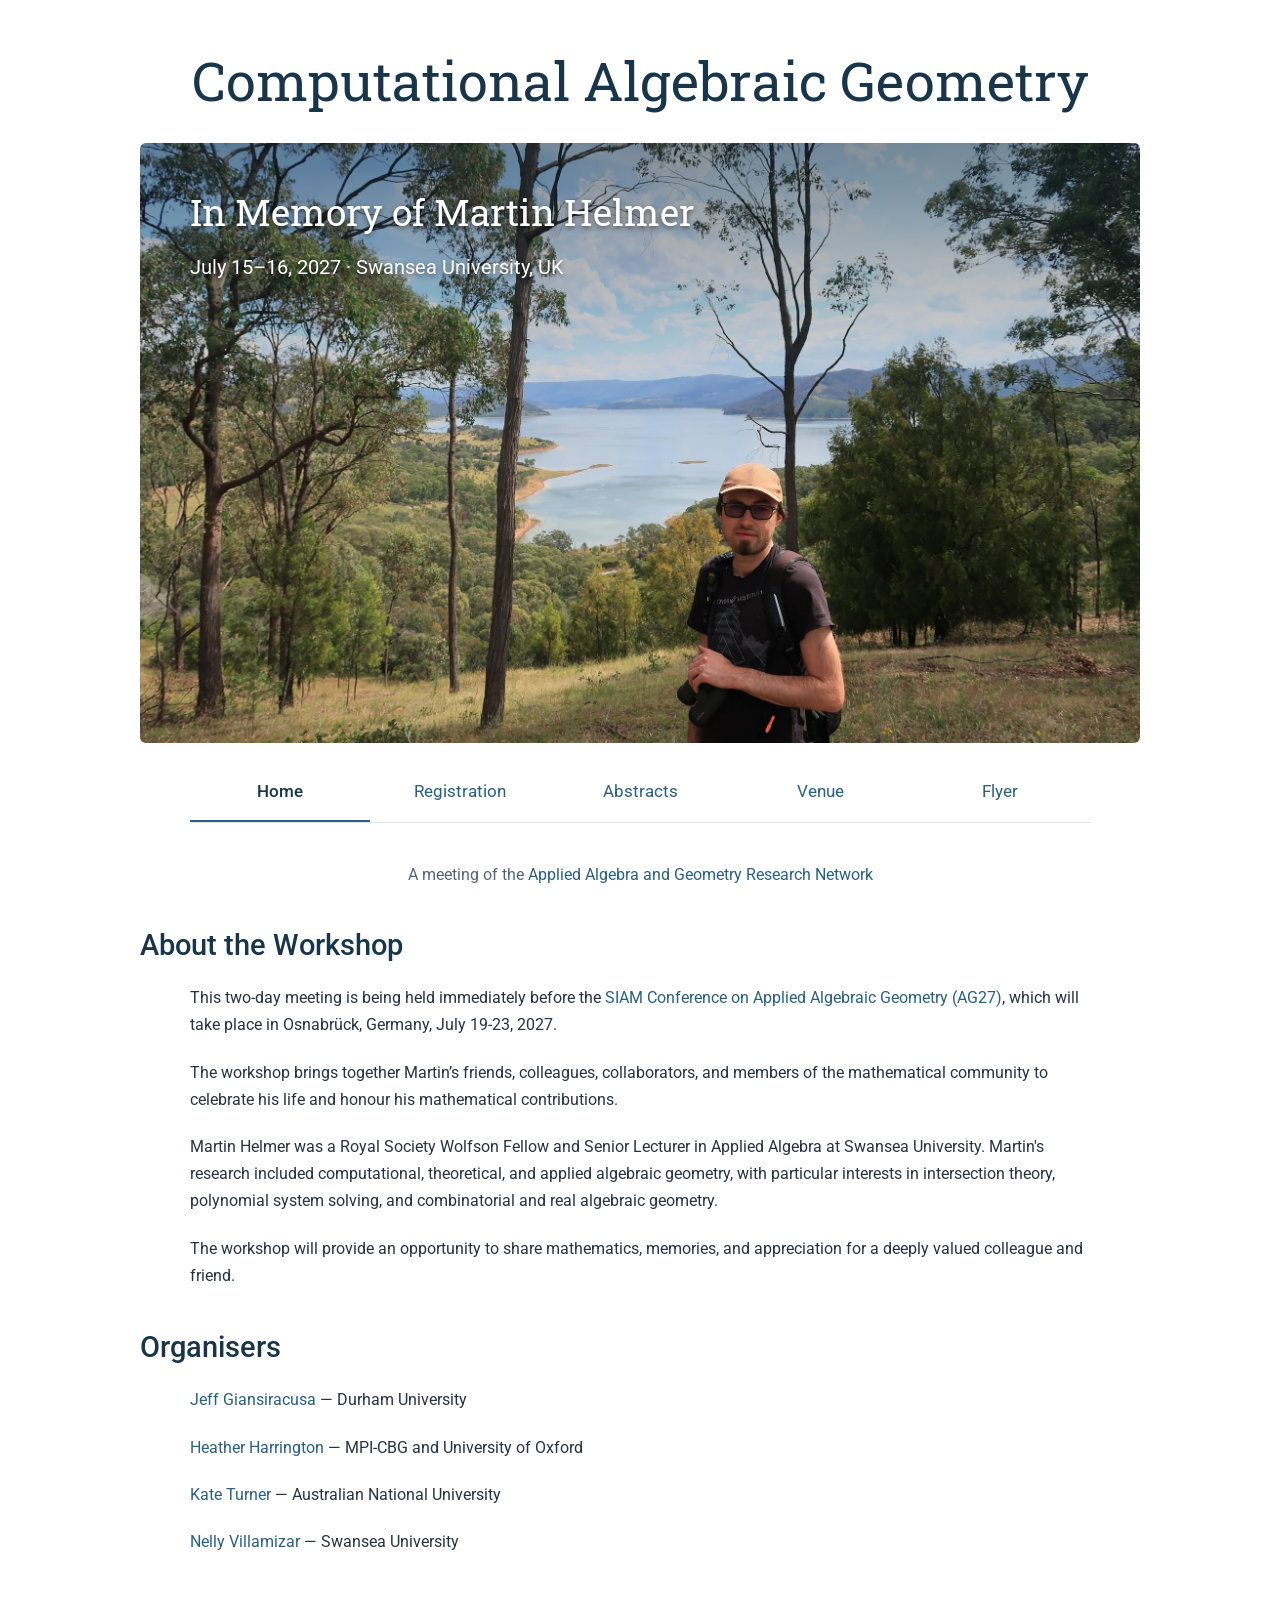
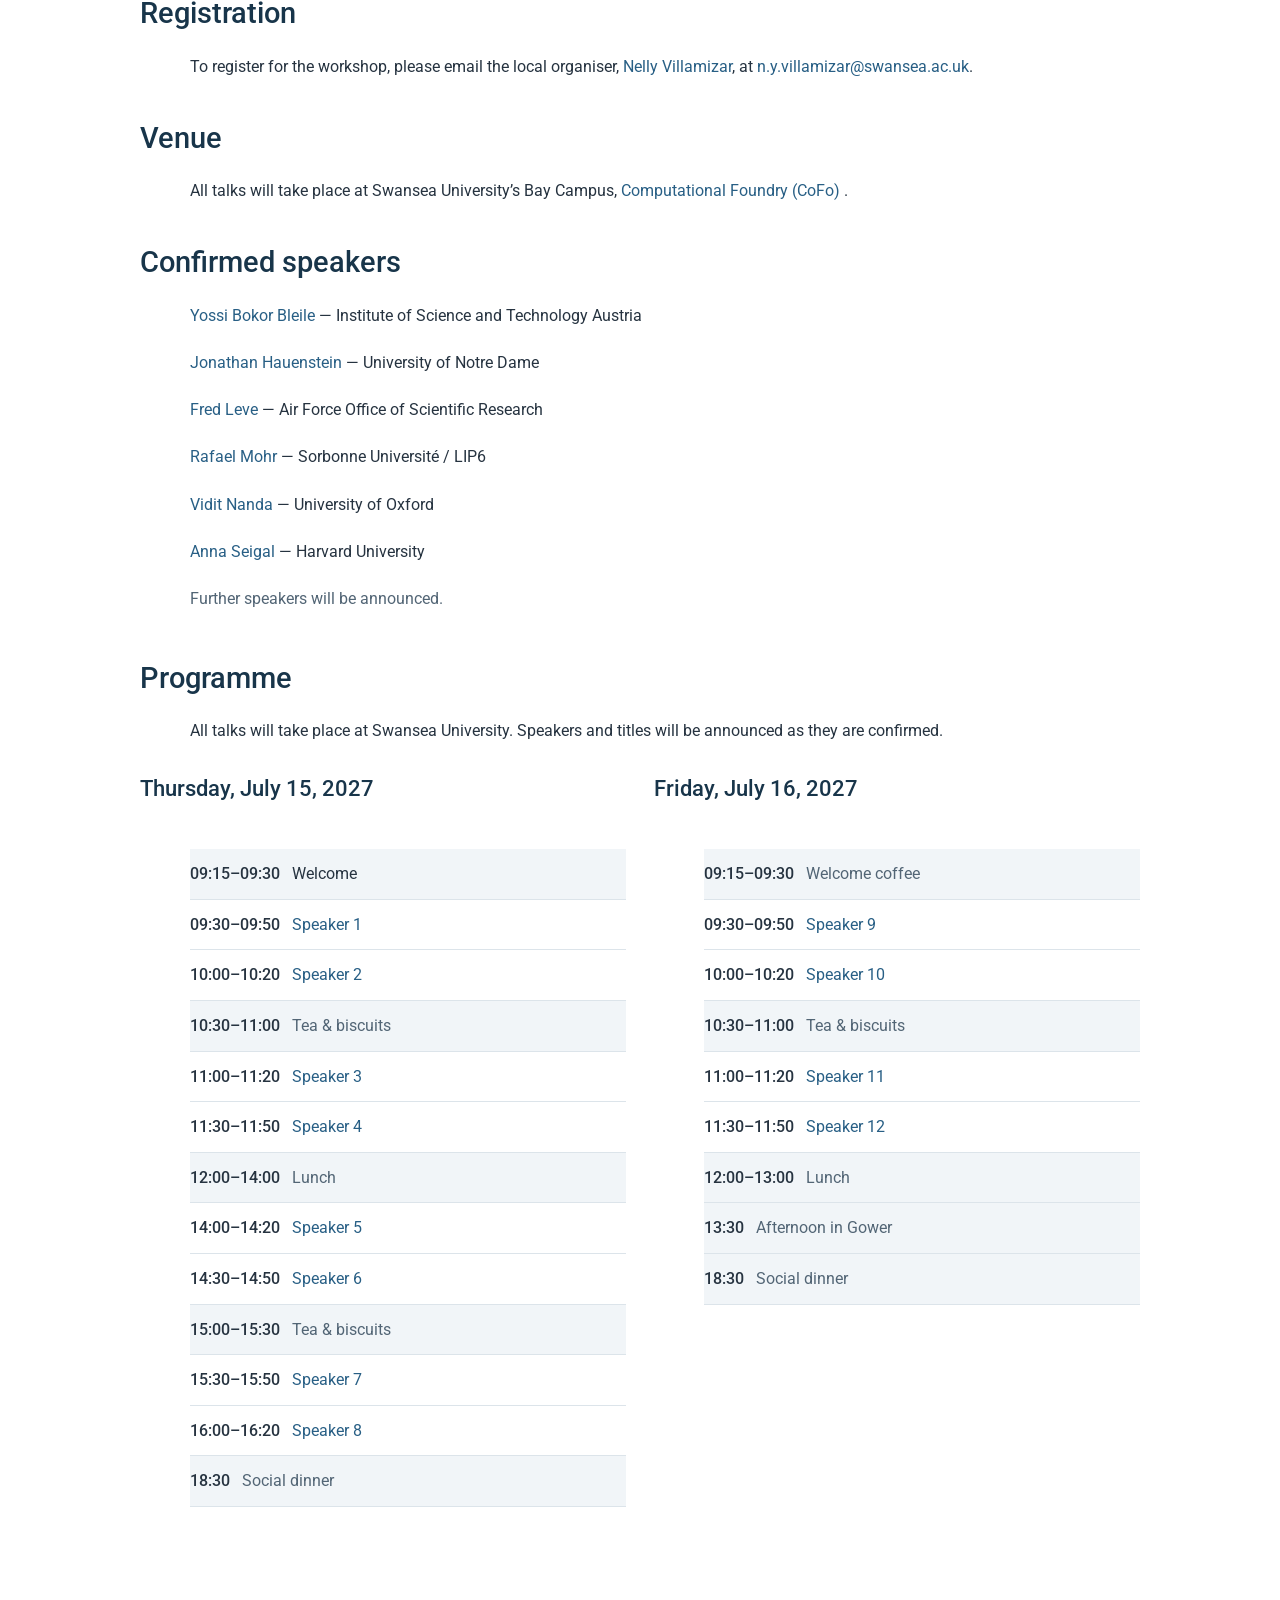
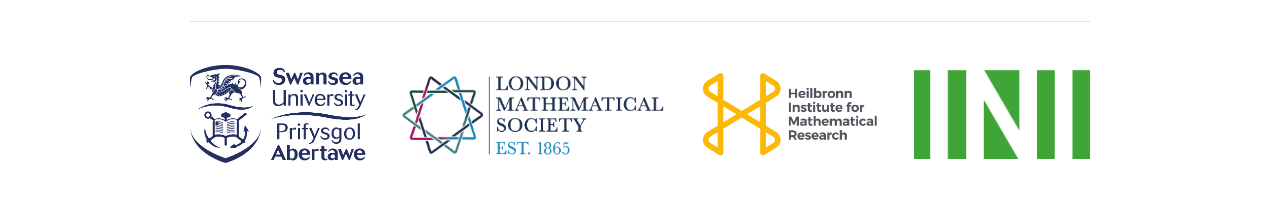
==== commit 0a47edf5: "speaker so far" ====
--- a/index.html
+++ b/index.html
@@ -162,6 +162,11 @@
  <section id="speakers">
  	<h2>Confirmed speakers</h2>
  	
+ 	 <p>
+ 		<a href="https://yossi.eu/">
+ 			Yossi Bokor Bleile </a> — Institute of Science and Technology Austria 
+ 	</p>
+ 	
  <p>
  	<a href="https://academicweb.nd.edu/~jhauenst/">
  		Jonathan Hauenstein</a> — University of Notre Dame
@@ -186,7 +191,7 @@
  		<a href="https://seigal.github.io/">
  			Anna Seigal</a> — Harvard University
  	</p>
- 	<p style="font-size: 0.95rem; color: var(--muted);">
+ 	<p style="color: var(--muted);">
  		Further speakers will be announced.
  	</p>
  </section>
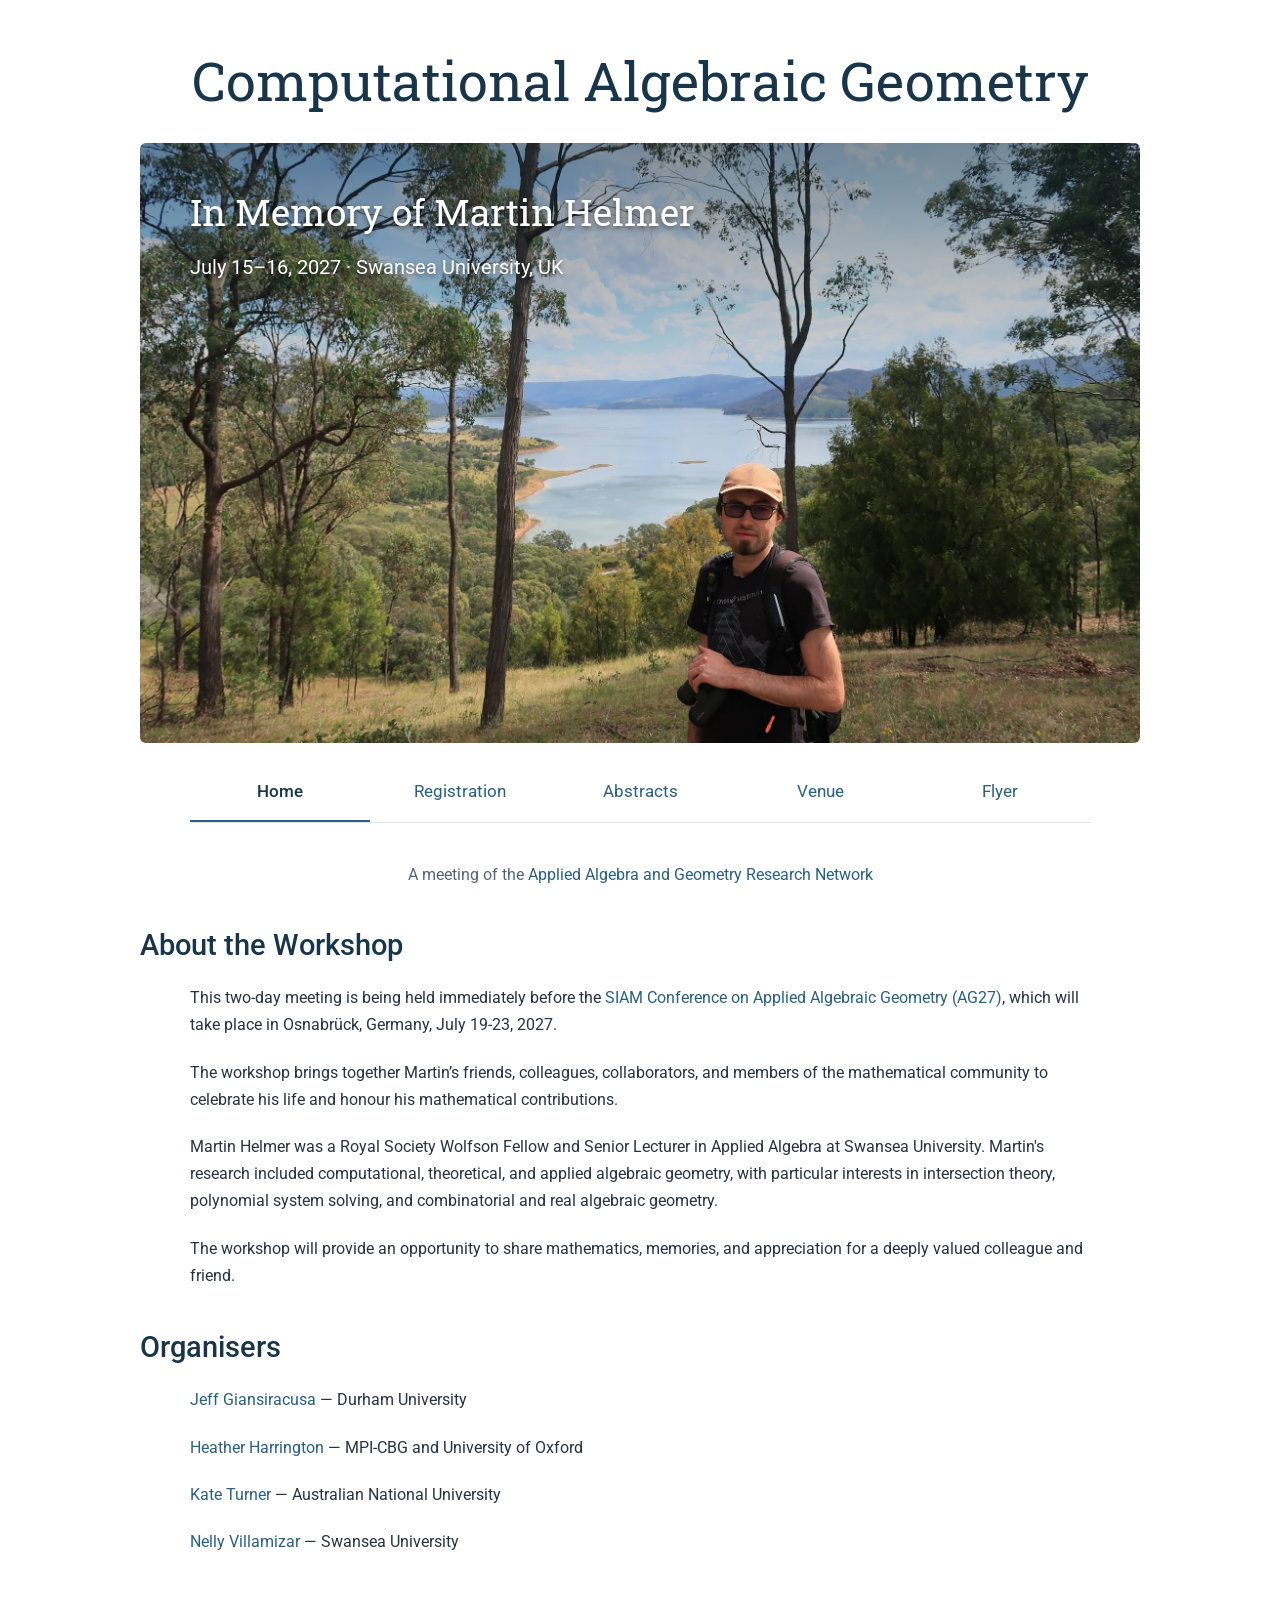
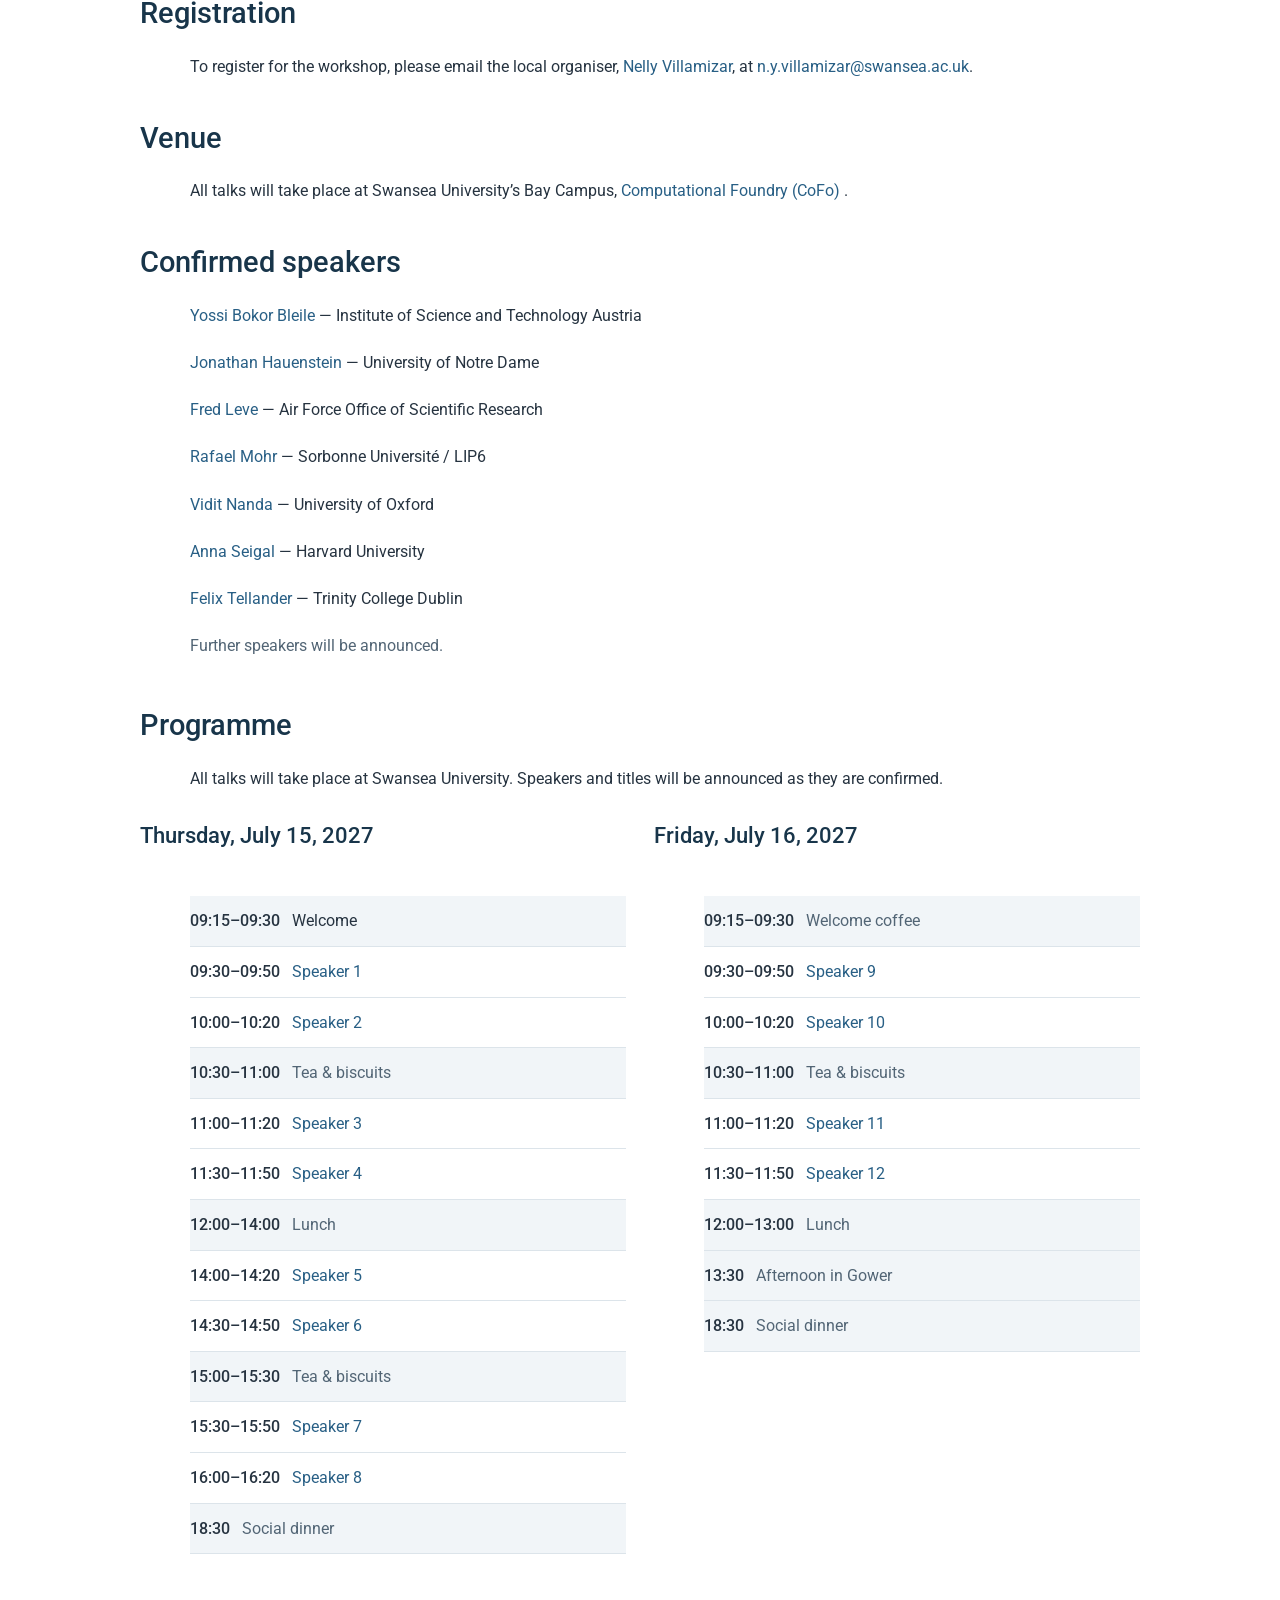
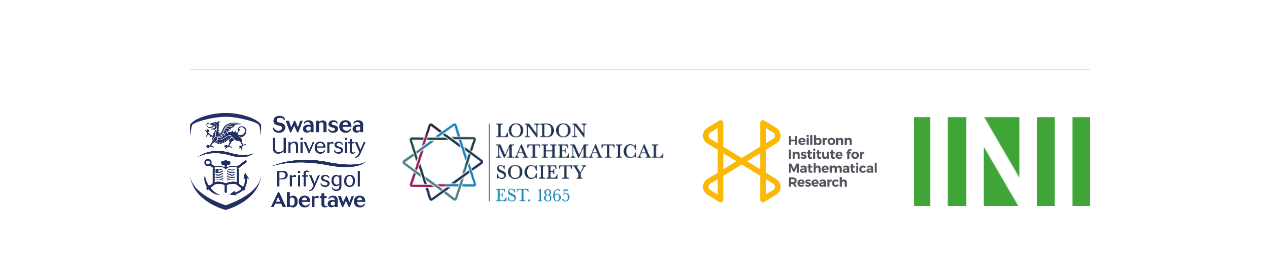
==== commit 1b21c743: "speaker so far" ====
--- a/index.html
+++ b/index.html
@@ -191,6 +191,12 @@
  		<a href="https://seigal.github.io/">
  			Anna Seigal</a> — Harvard University
  	</p>
+ 	
+ 		<p>
+ 		<a href="https://www.maths.tcd.ie/people/telland/">
+ 			Felix Tellander</a> — Trinity College Dublin
+ 	</p>
+ 	
  	<p style="color: var(--muted);">
  		Further speakers will be announced.
  	</p>
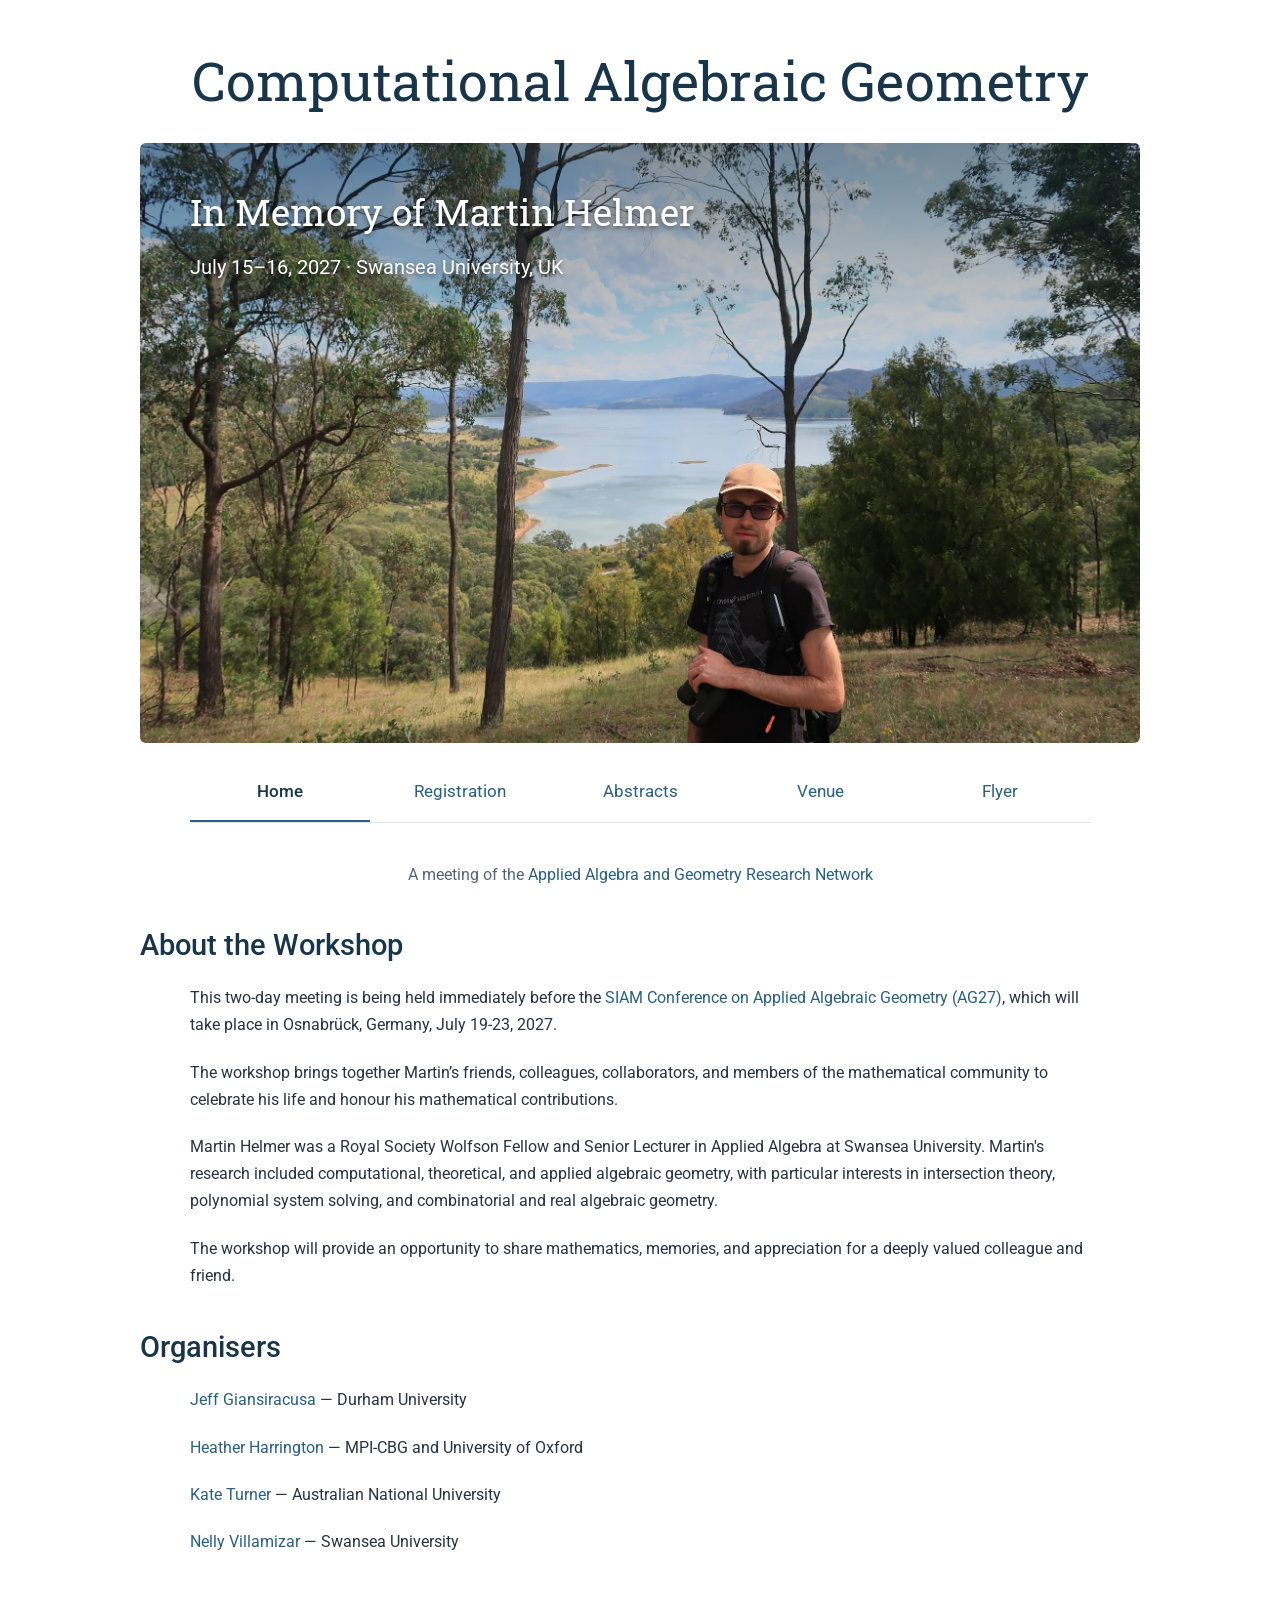
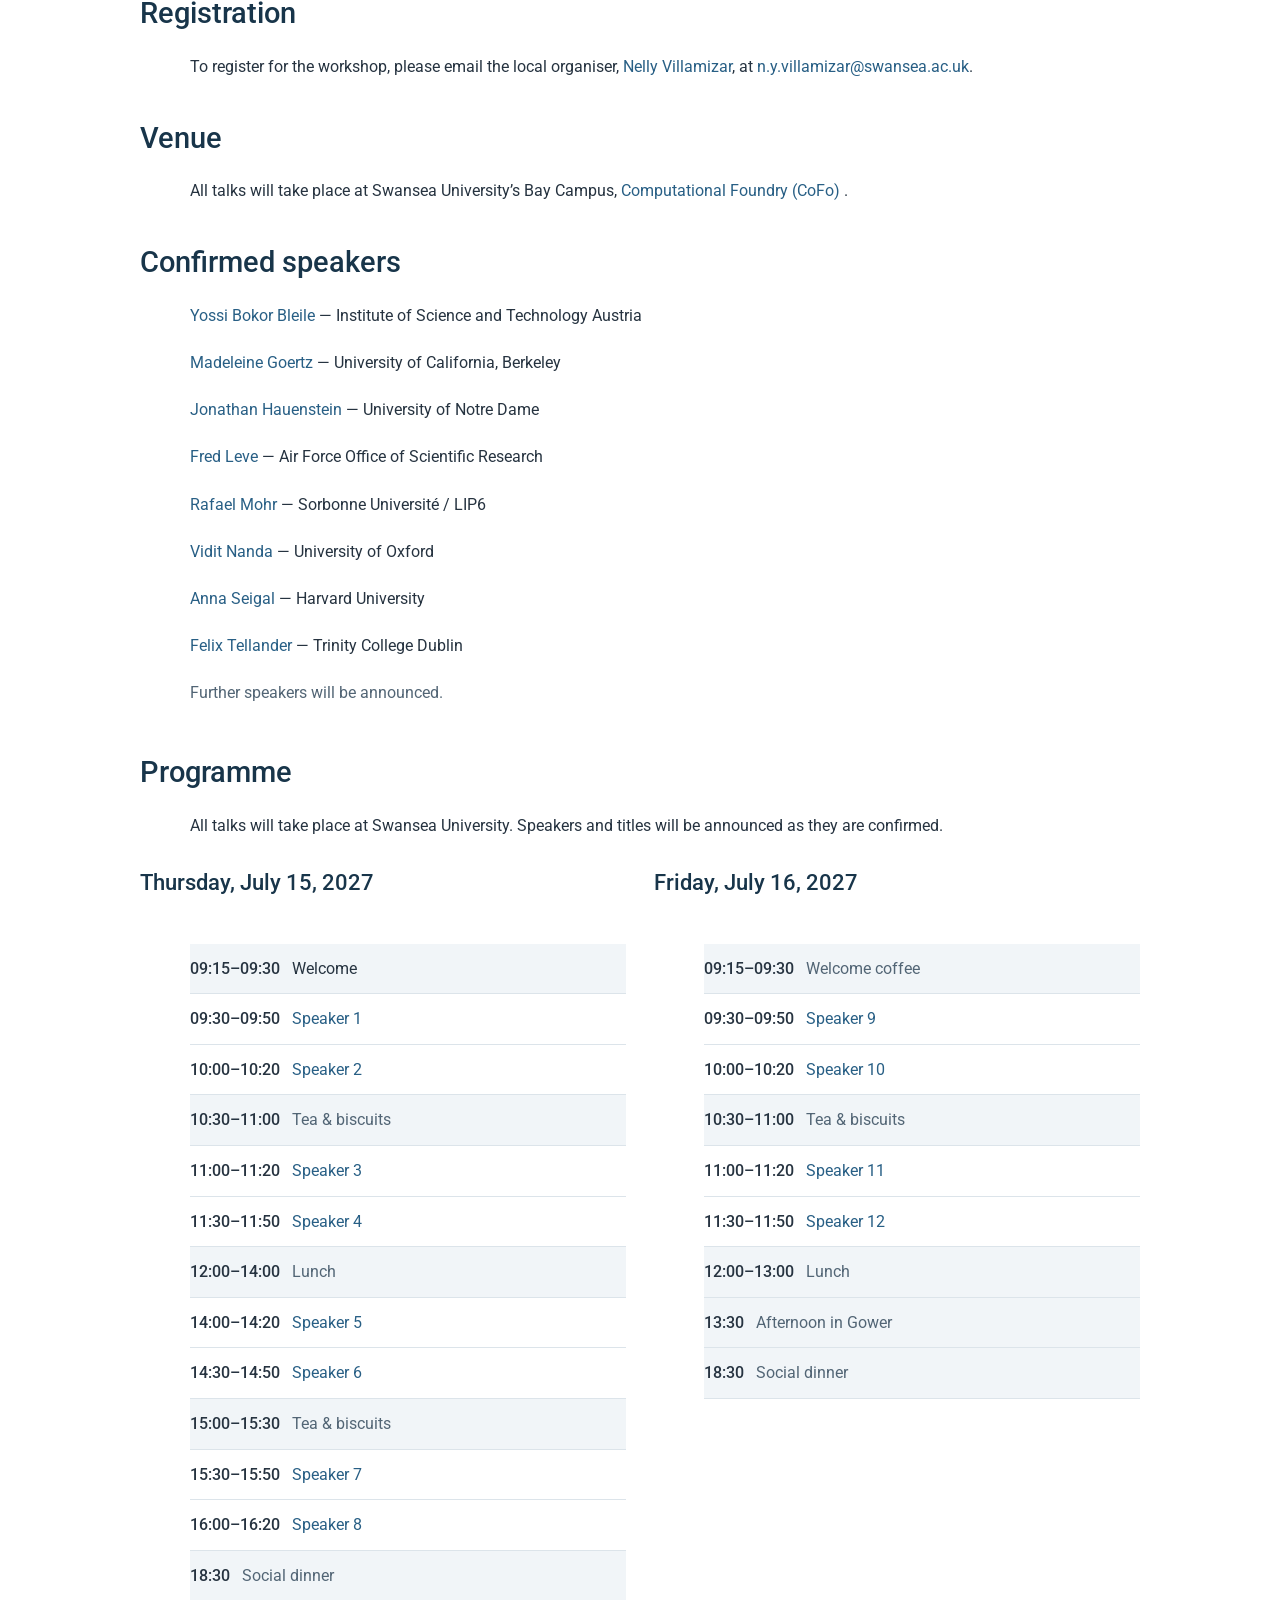
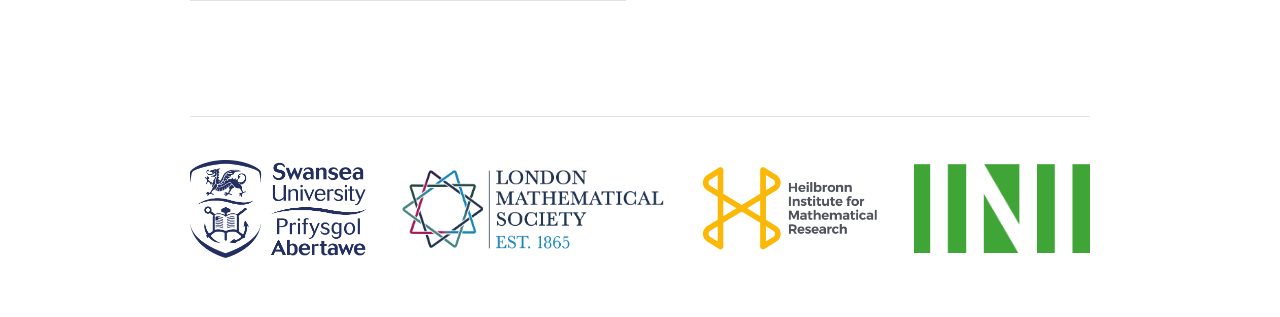
==== commit 361b4823: "new speaker" ====
--- a/index.html
+++ b/index.html
@@ -167,6 +167,10 @@
  			Yossi Bokor Bleile </a> — Institute of Science and Technology Austria 
  	</p>
  	
+ 	 <p>
+ 	<a href="https://madeleinegoertz.github.io/">
+ 		Madeleine Goertz </a> — University of California, Berkeley
+ </p>	
  <p>
  	<a href="https://academicweb.nd.edu/~jhauenst/">
  		Jonathan Hauenstein</a> — University of Notre Dame
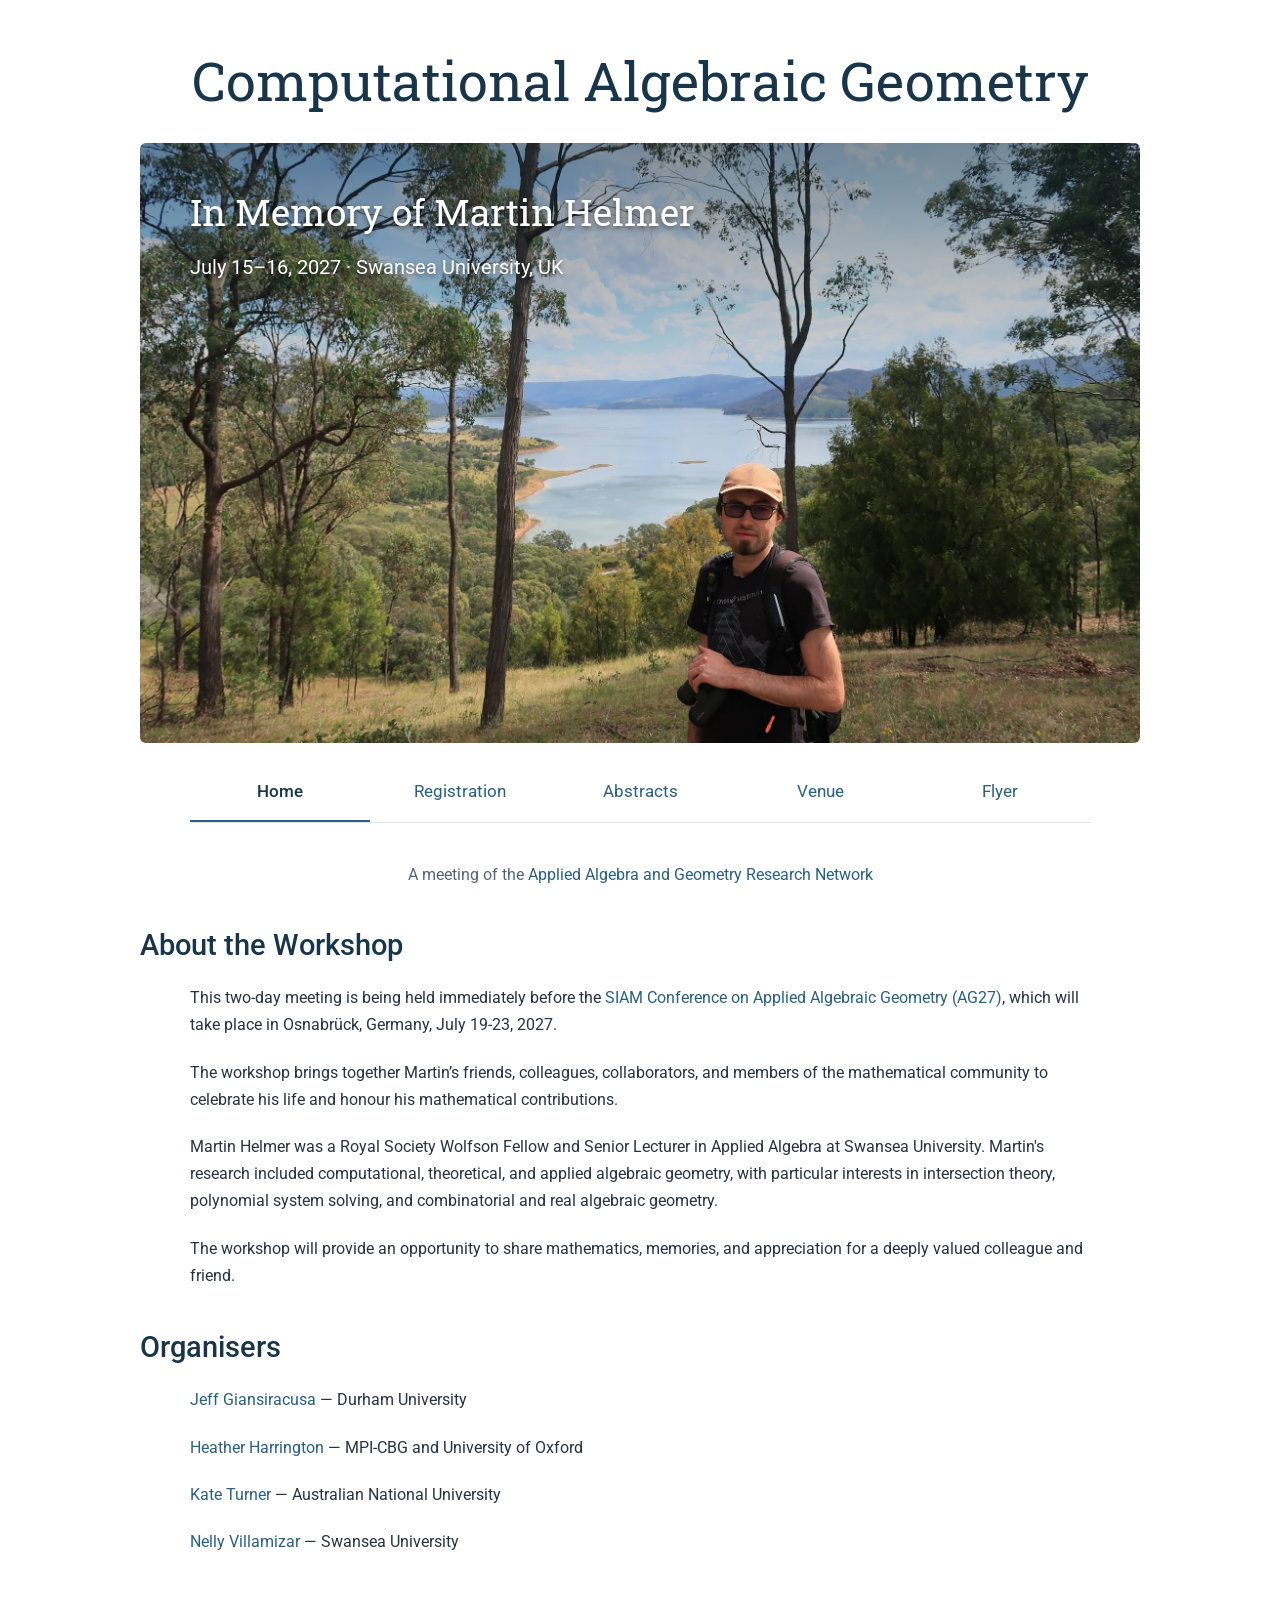
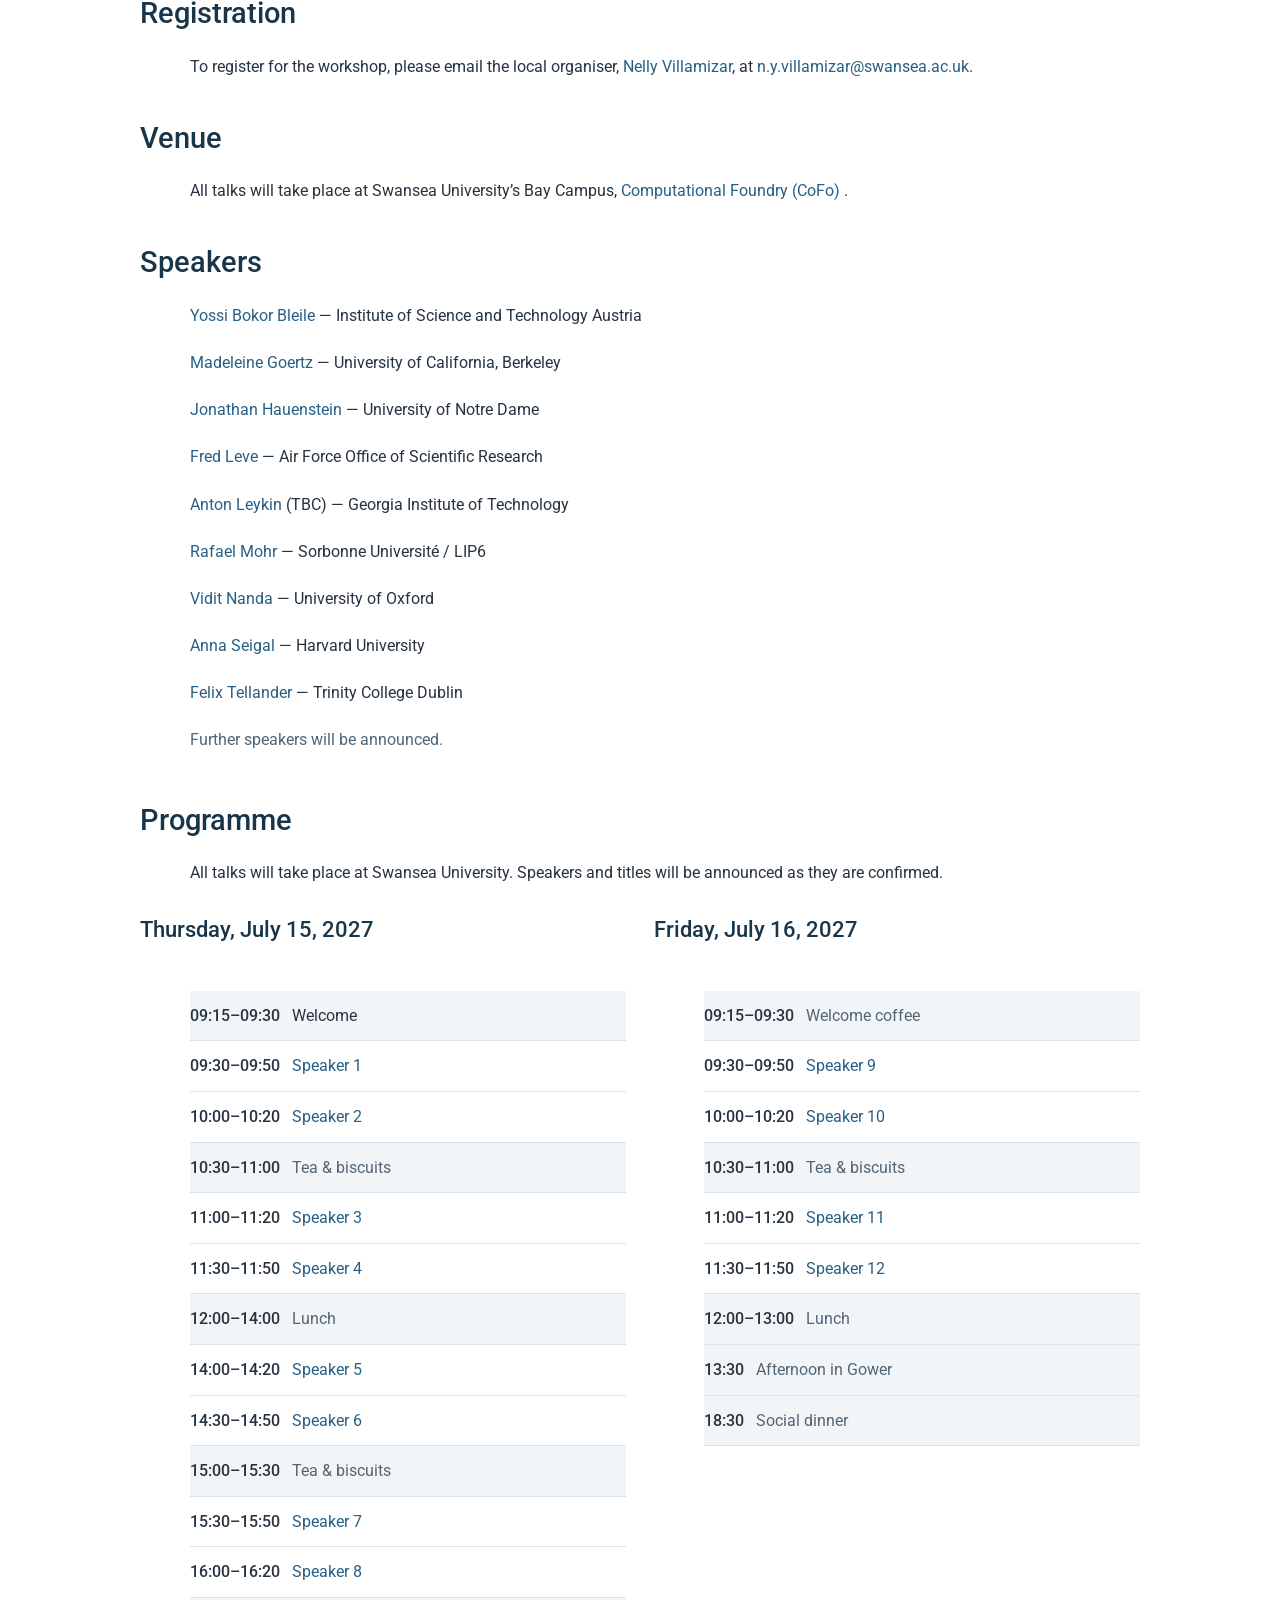
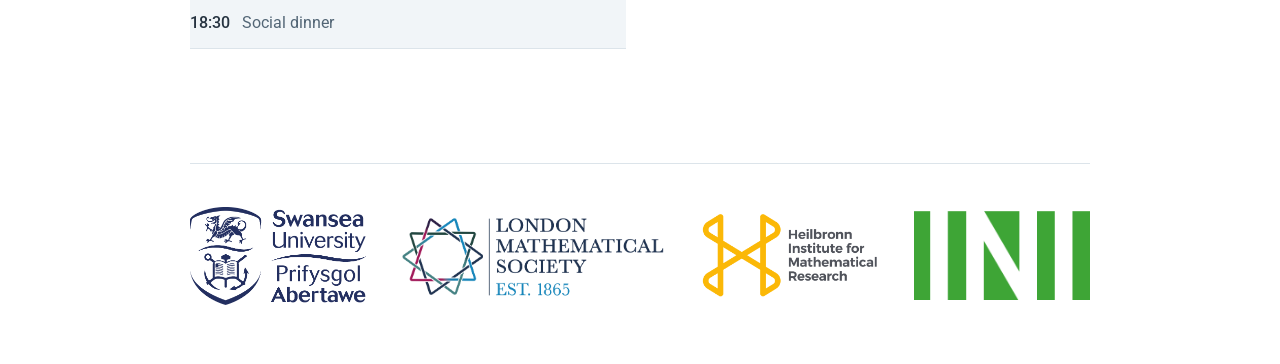
==== commit 1bd6a89b: "anton" ====
--- a/index.html
+++ b/index.html
@@ -160,7 +160,7 @@
 	</a>.
 </p>
  <section id="speakers">
- 	<h2>Confirmed speakers</h2>
+ 	<h2>Speakers</h2>
  	
  	 <p>
  		<a href="https://yossi.eu/">
@@ -180,6 +180,11 @@
  	<a href="https://www.linkedin.com/in/frederick-leve-3108ab8a/">
  		Fred Leve</a> — Air Force Office of Scientific Research
  </p>
+ 	
+ 	 <p>
+ 		<a href="https://antonleykin.math.gatech.edu">
+ 			Anton Leykin</a> (TBC) — Georgia Institute of Technology
+ 	</p>
  	
  	<p>
  		<a href="https://rafaeldavidmohr.github.io/">
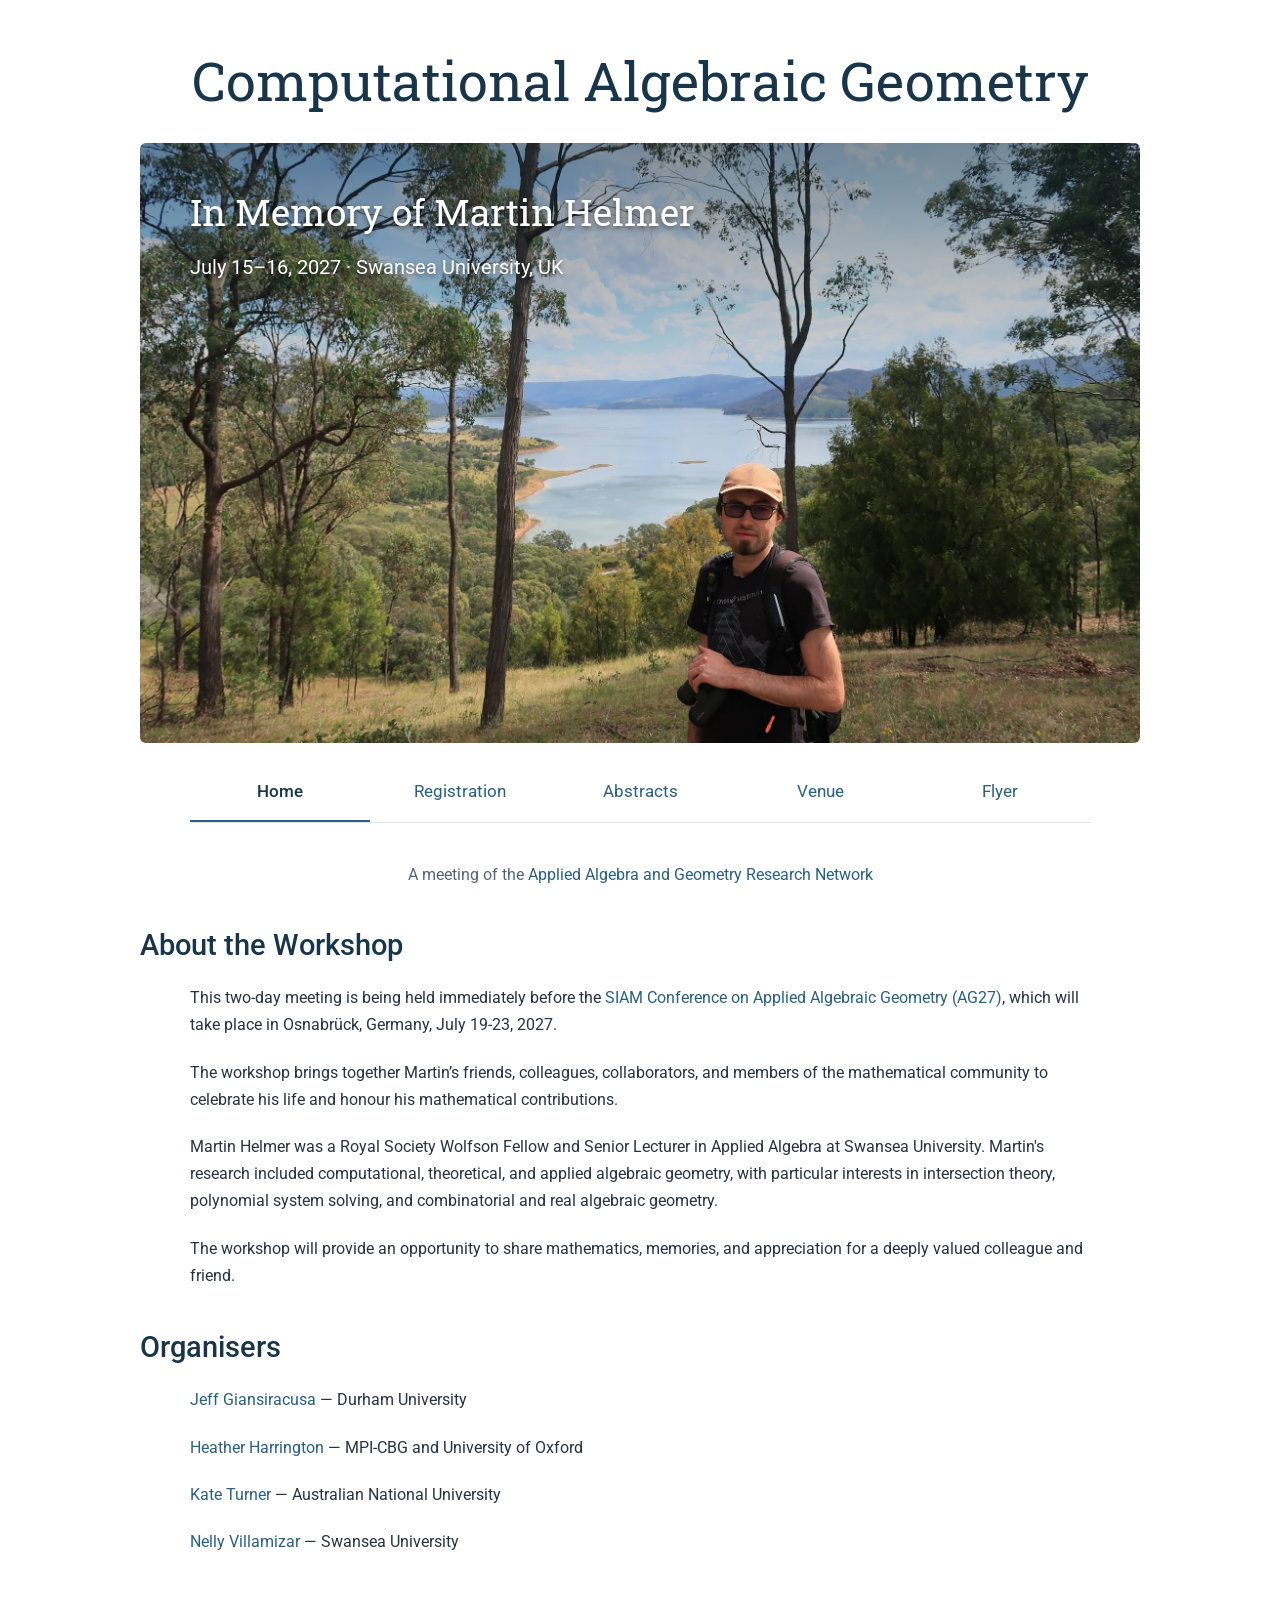
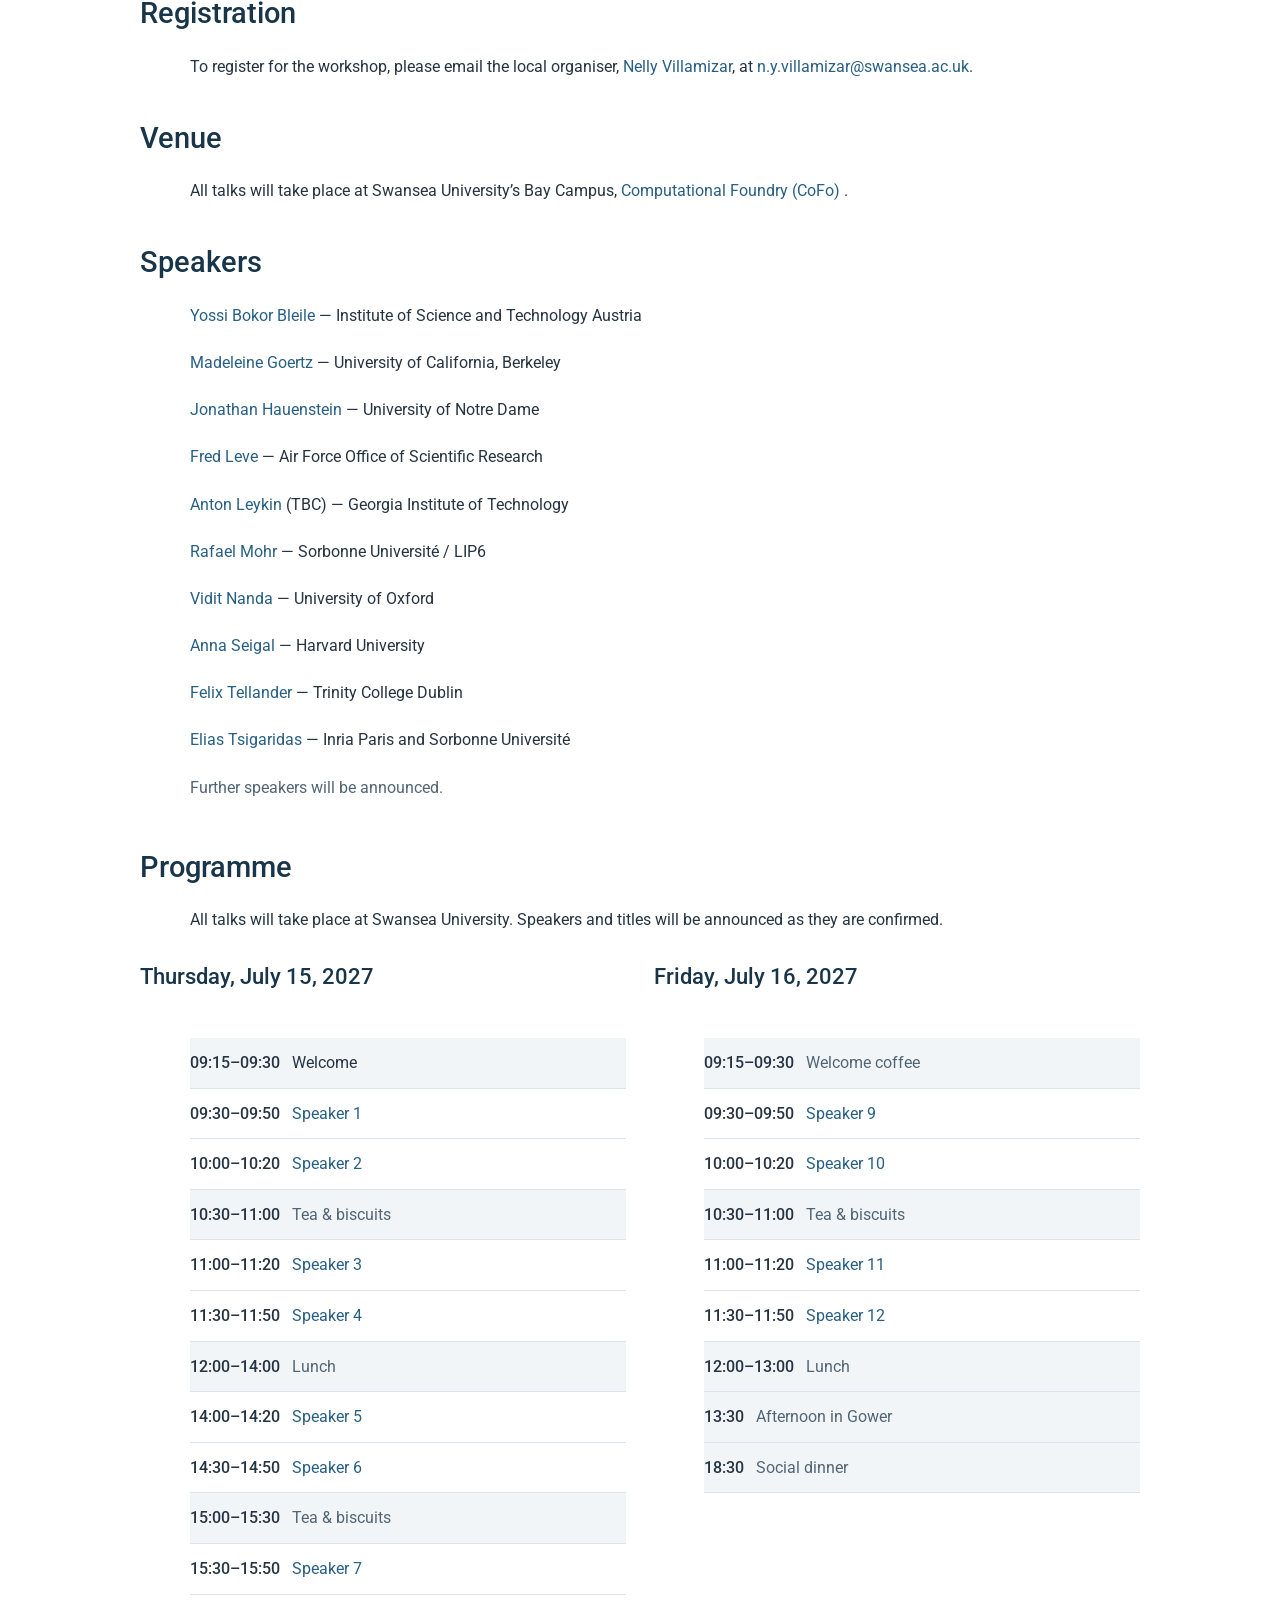
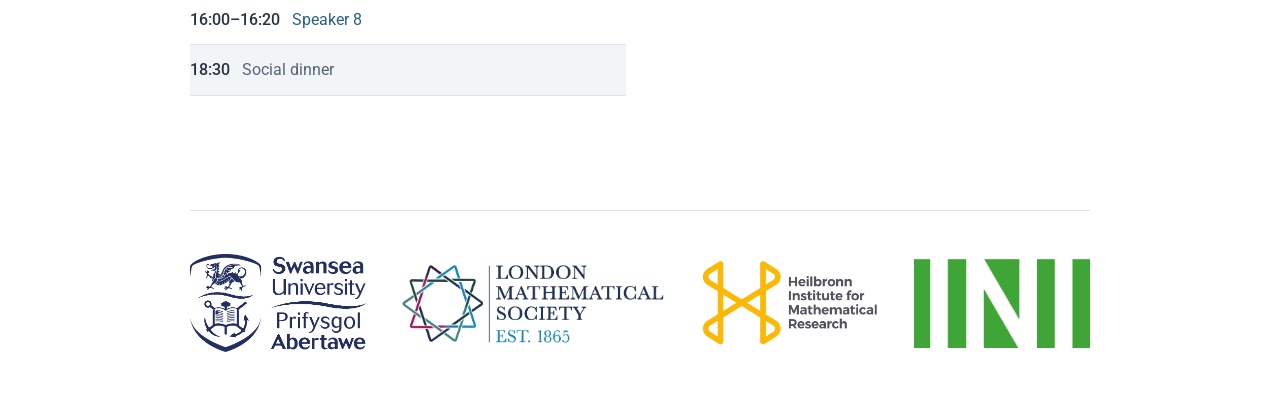
==== commit 30dd0526: "speakers so far" ====
--- a/index.html
+++ b/index.html
@@ -206,9 +206,17 @@
  			Felix Tellander</a> — Trinity College Dublin
  	</p>
  	
+ 		<p>
+ 		<a href="https://who.paris.inria.fr/Elias.Tsigaridas/">
+ 		Elias Tsigaridas</a> — Inria Paris and Sorbonne Université
+ 	</p>
+ 	
  	<p style="color: var(--muted);">
  		Further speakers will be announced.
  	</p>
+ 	
+ 	
+
  </section>
 
     <section class="programme">
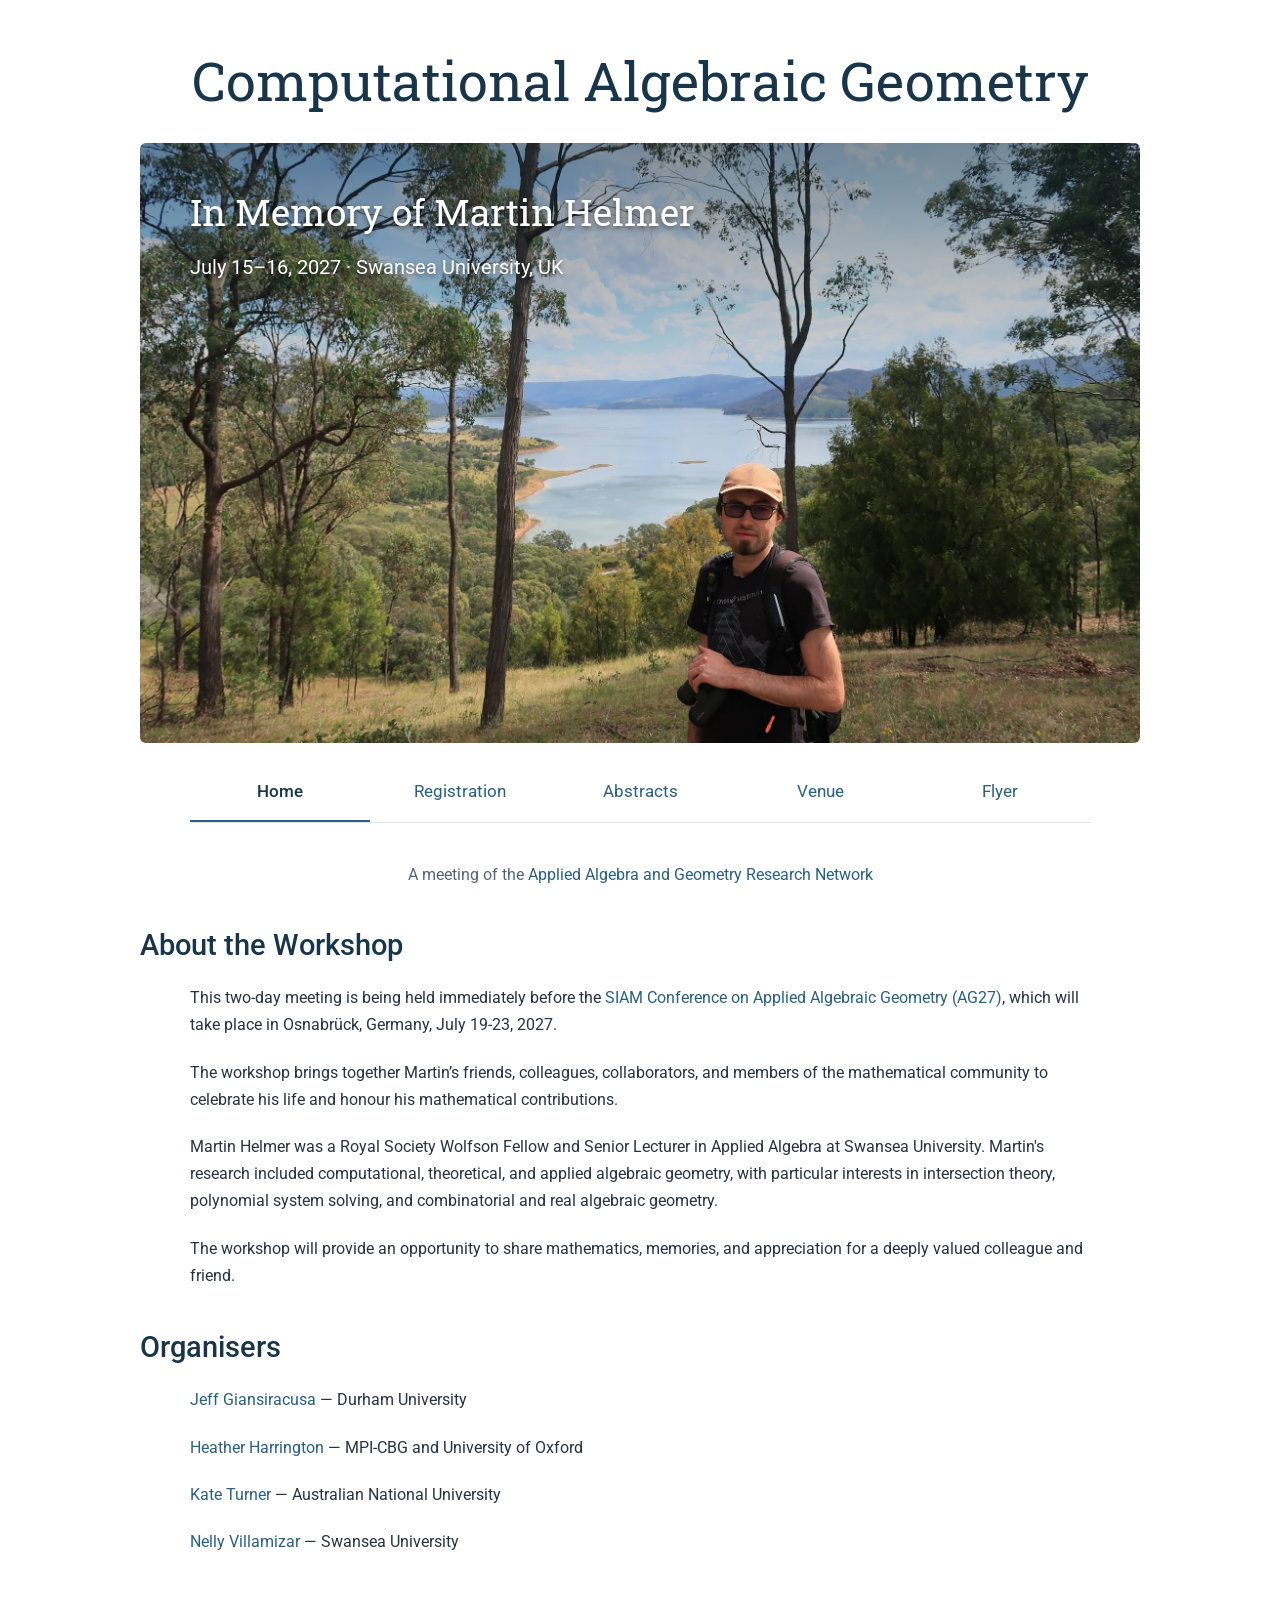
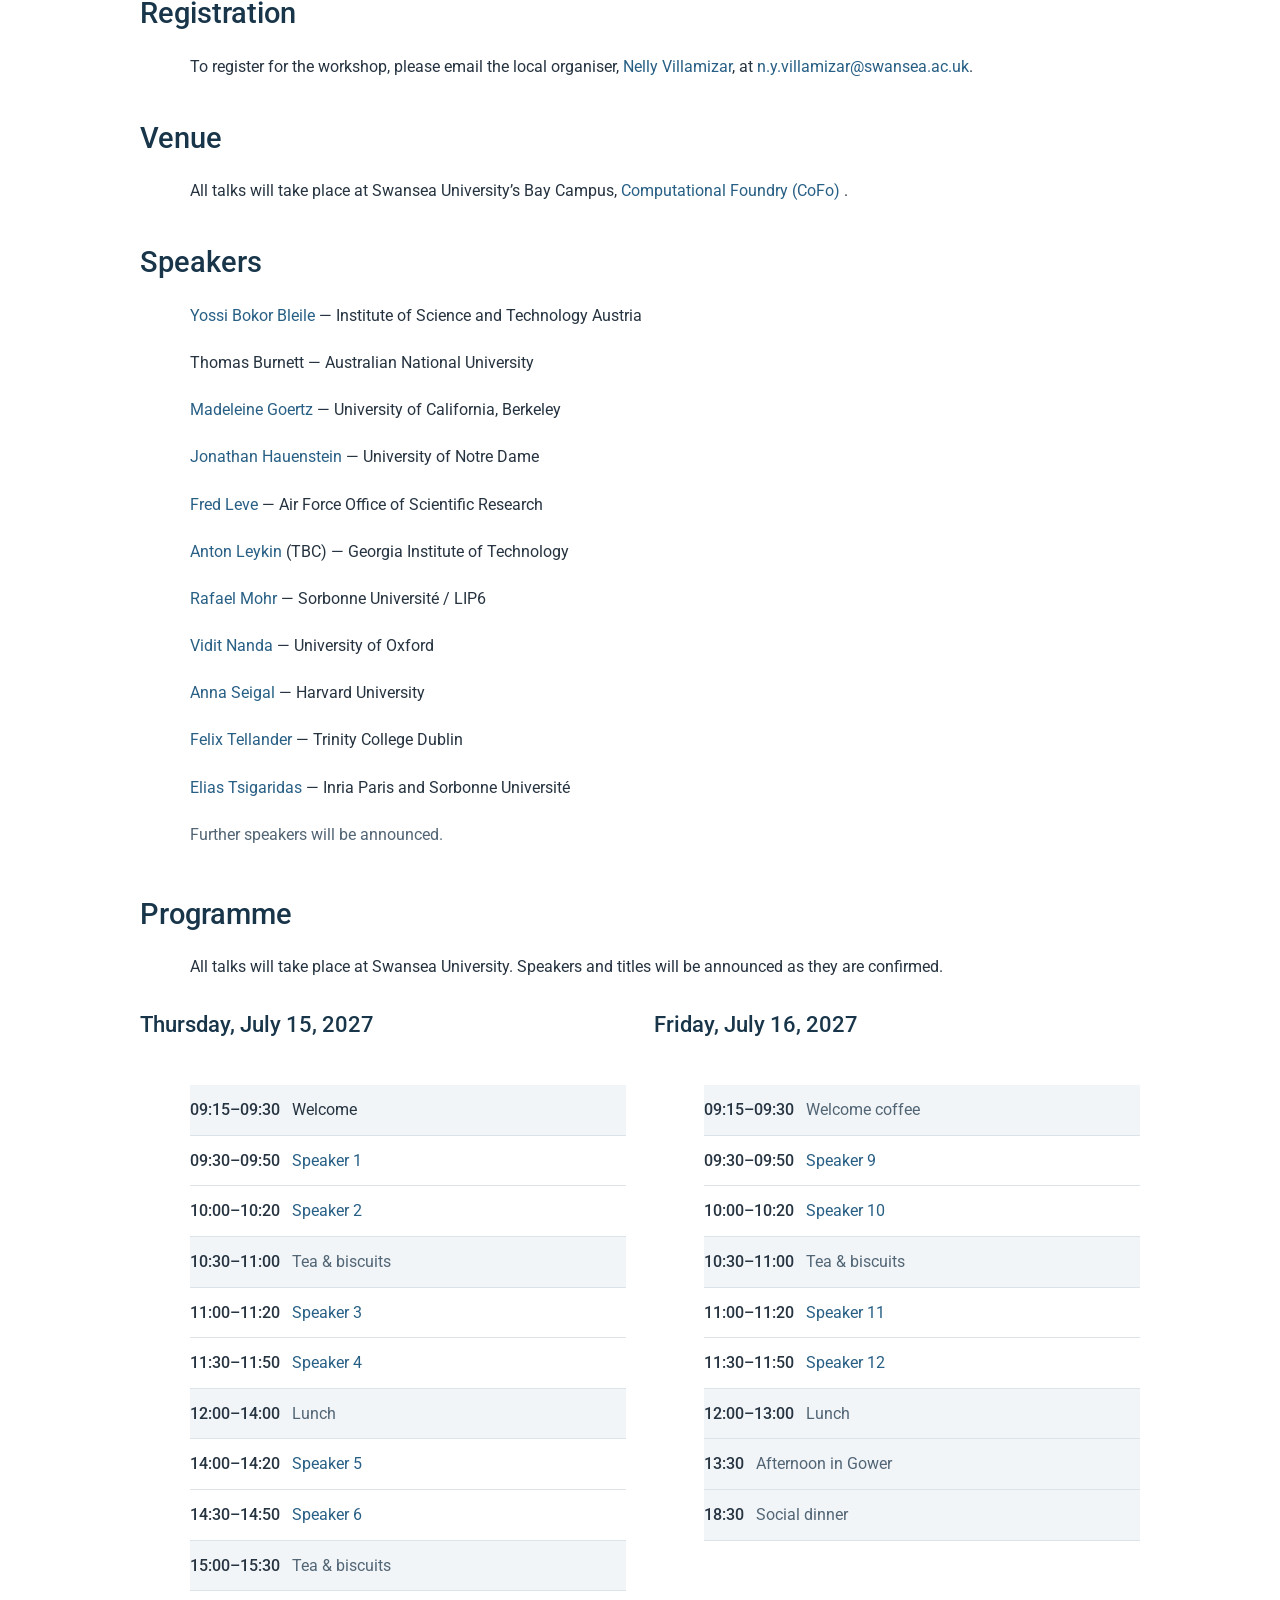
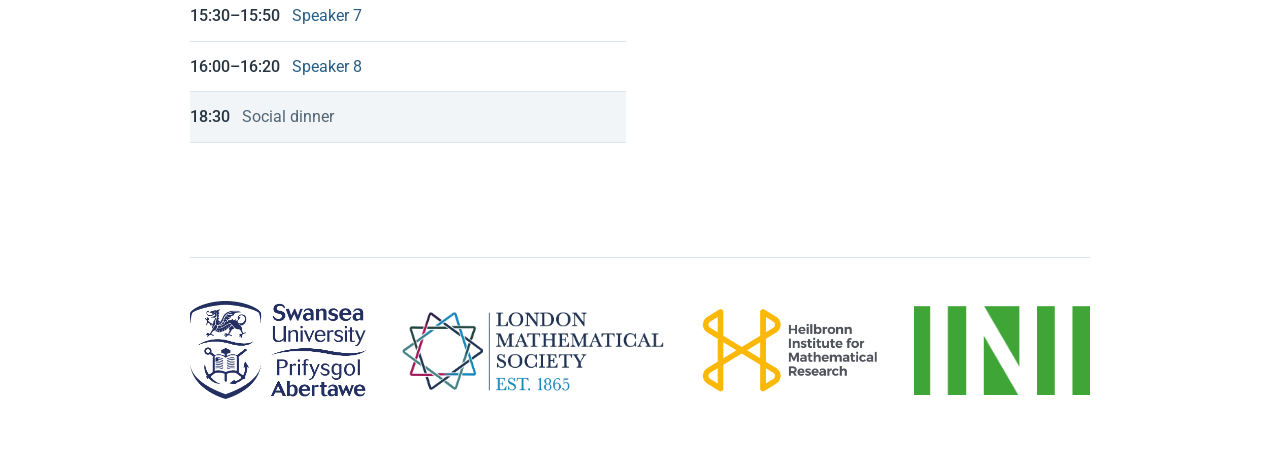
==== commit 8a83dba4: "new speaker" ====
--- a/index.html
+++ b/index.html
@@ -167,6 +167,8 @@
  			Yossi Bokor Bleile </a> — Institute of Science and Technology Austria 
  	</p>
  	
+ 	<p> Thomas Burnett — Australian National University
+ 	</p>
  	 <p>
  	<a href="https://madeleinegoertz.github.io/">
  		Madeleine Goertz </a> — University of California, Berkeley
